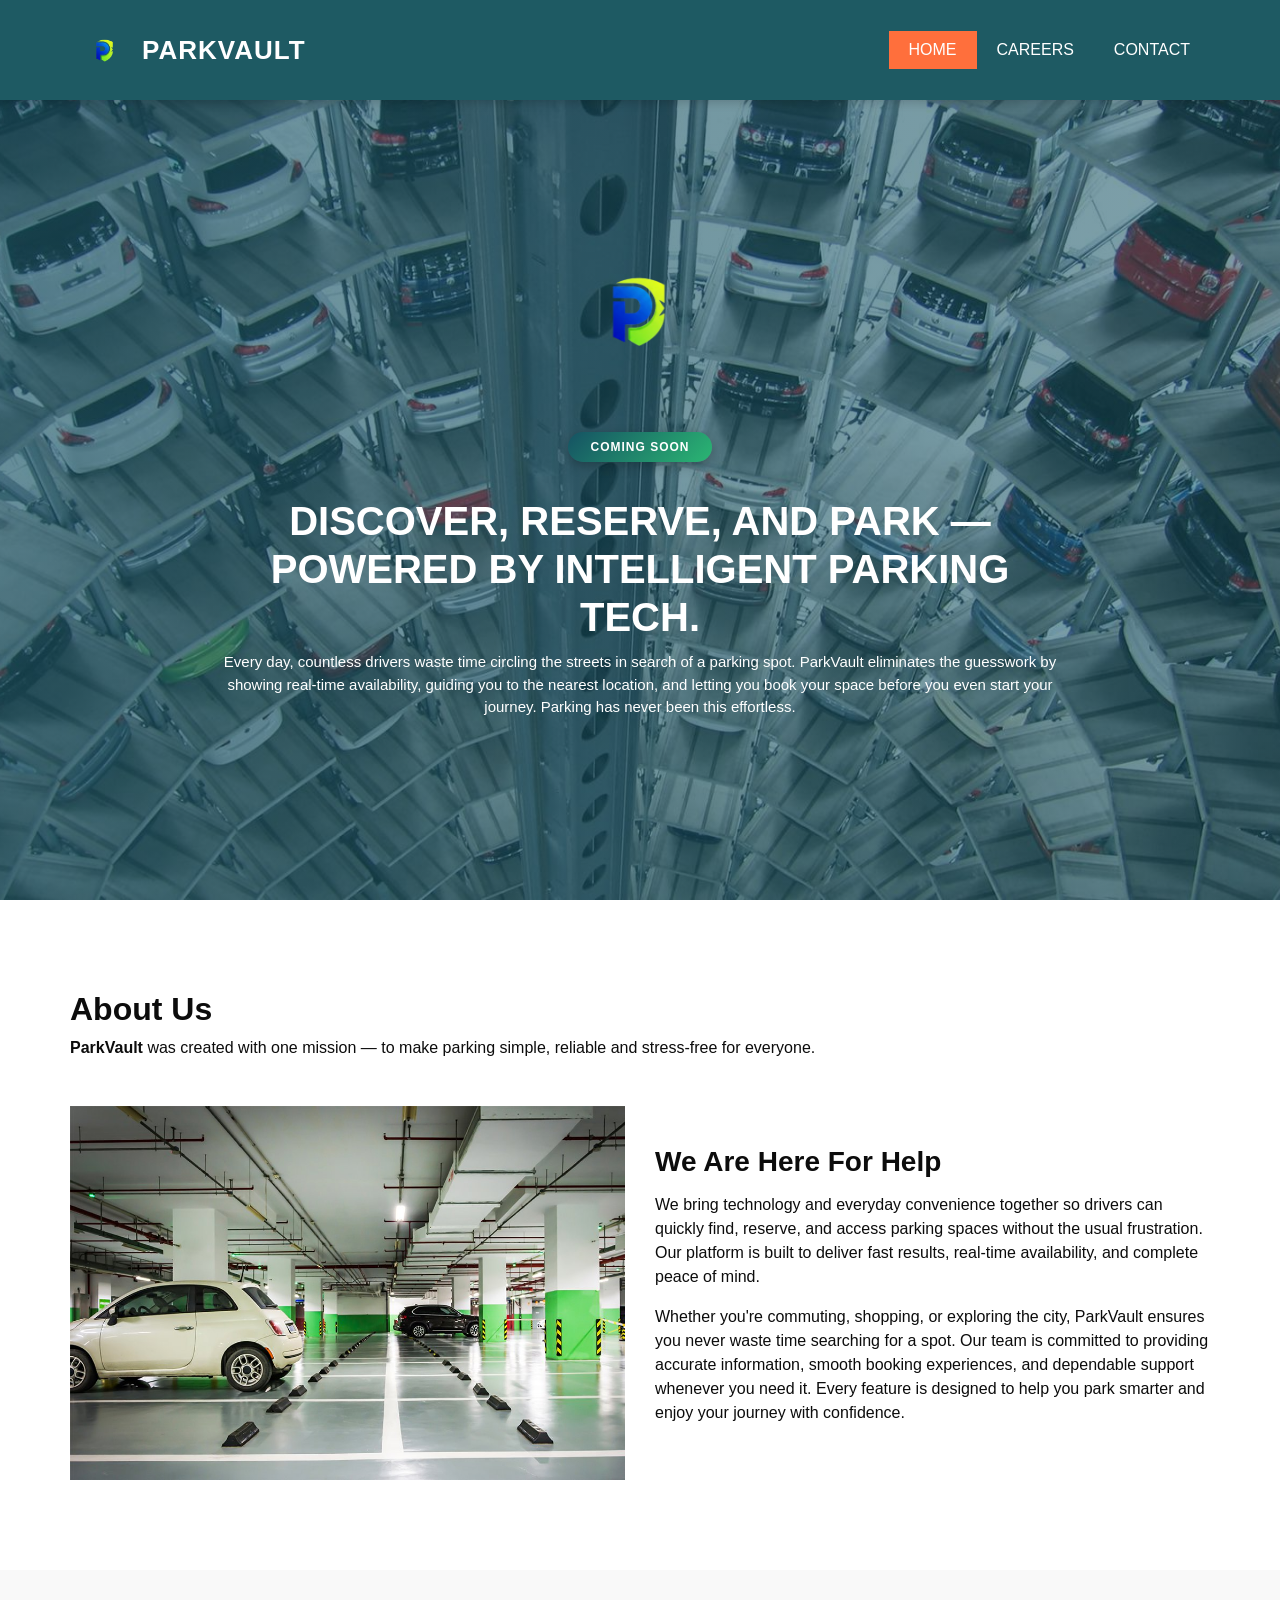
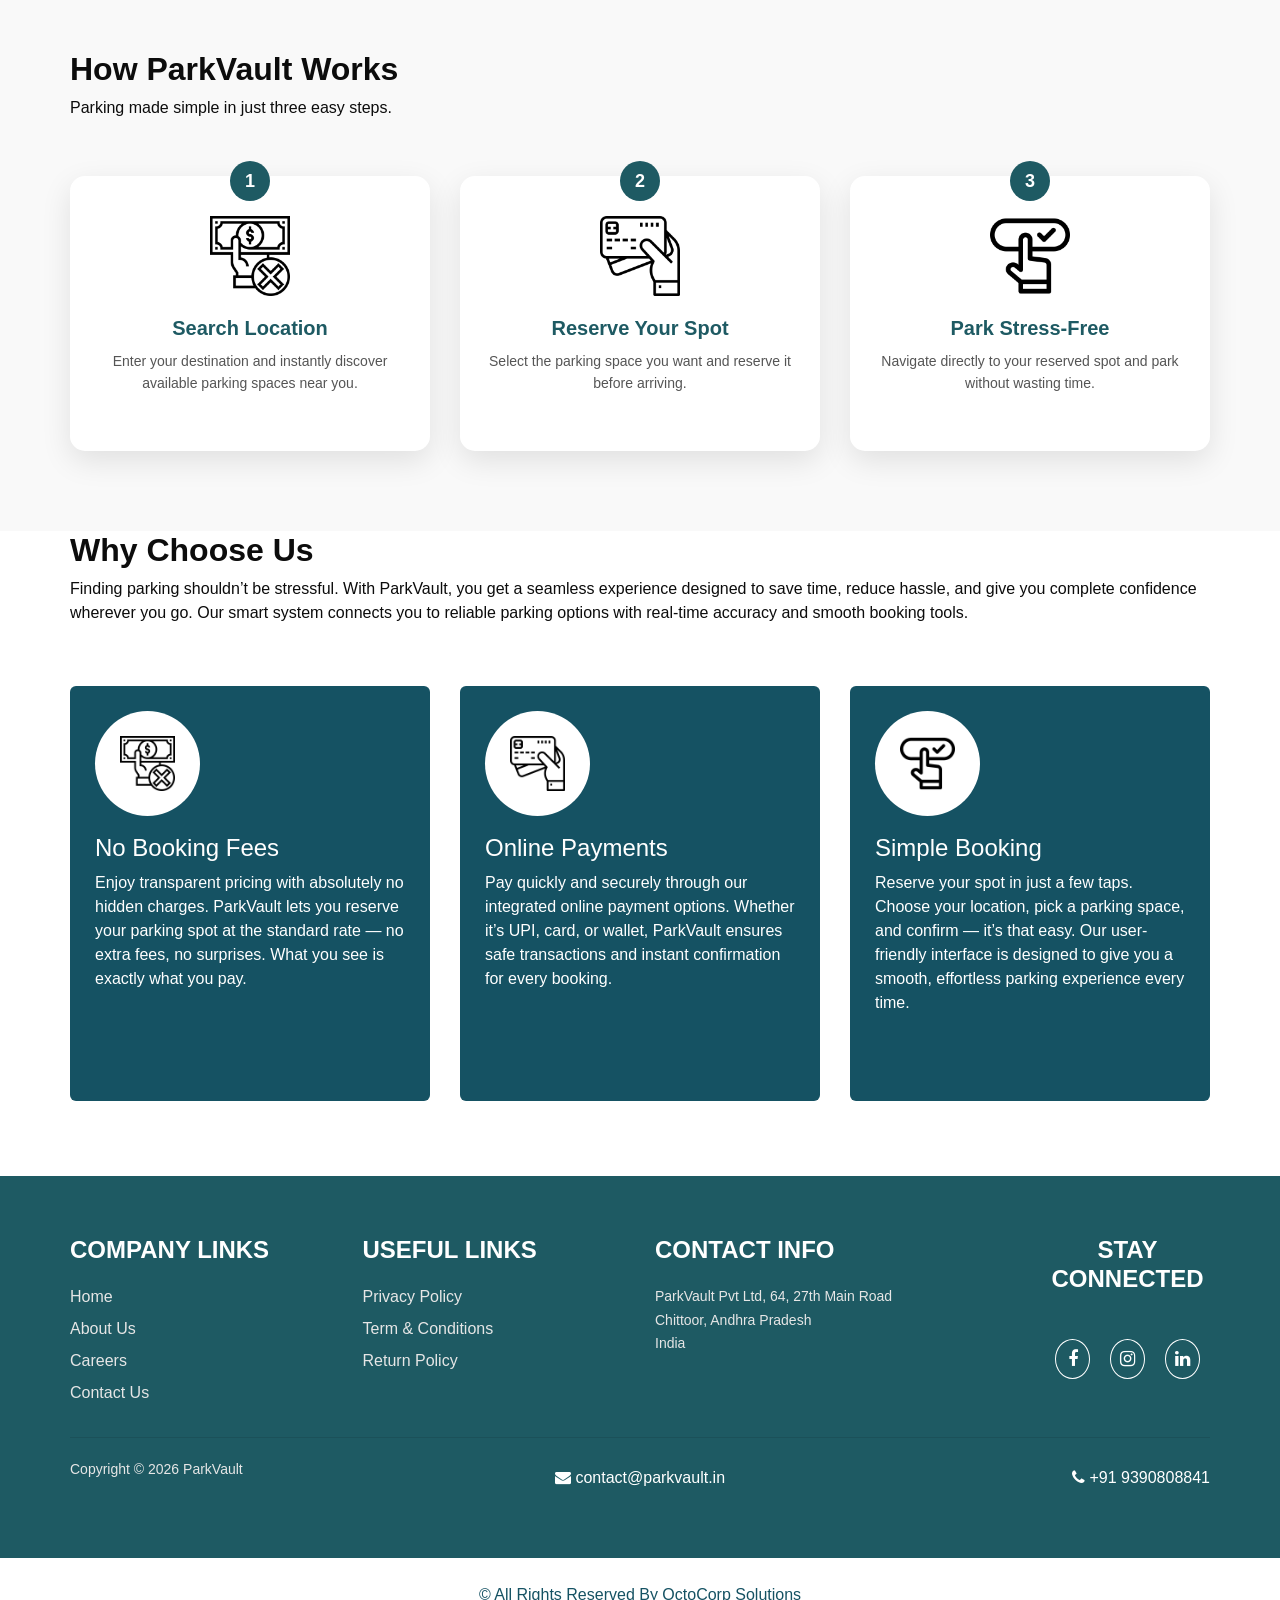
==== index.html @ 333e42c1 "Added How Parkvault Works" ====
<!DOCTYPE html>
<html>

<head>

    <meta charset="utf-8" />
    <meta name="viewport" content="width=device-width, initial-scale=1" />
    <meta name="description" content="ParkVault is a smart parking reservation platform that helps drivers find and book parking spaces easily using real-time availability and secure online booking." />

    <title>ParkVault</title>

    <link rel="shortcut icon" href="images/logo.png">

    <link rel="stylesheet" href="css/bootstrap.css">
    <link rel="stylesheet" href="css/nice-select.min.css">

    <link rel="stylesheet"
        href="https://cdnjs.cloudflare.com/ajax/libs/OwlCarousel2/2.3.4/assets/owl.carousel.min.css" />

    <link rel="stylesheet" href="css/font-awesome.min.css">

    <link rel="stylesheet" href="css/style.css">
    <link rel="stylesheet" href="css/responsive.css">

    <link rel="stylesheet" href="https://unpkg.com/aos@2.3.1/dist/aos.css" />

    <style>
        /* ===== NAVBAR LOGO BIGGER ===== */

        .navbar-logo {
            height: 70px;
            width: auto;
            margin-right: 2px;
            transition: transform .3s ease;
        }

        .navbar-logo:hover {
            transform: scale(1.05);
        }

        .navbar-brand {
            display: flex;
            align-items: center;
        }

        .brand-text {
            color: #ffffff;
            font-size: 26px;
            text-transform: uppercase;
            letter-spacing: 1px;
            font-weight: bold;
        }

        /* ===== STICKY NAVBAR ===== */

        .header_section {
            position: fixed;
            top: 0;
            left: 0;
            width: 100%;
            z-index: 9999;
            background-color: #1e5a63 !important;
            box-shadow: 0 2px 10px rgba(0, 0, 0, 0.2);
        }

        .navbar-nav .nav-link {
            color: #ffffff !important;
        }

        .navbar-nav .nav-link:hover {
            color: #8ed1ff !important;
        }

        .hero_area {
            padding-top: 90px;
        }

        /* HERO LOGO CENTER */

        .hero-logo-center {
            text-align: center;
            margin-bottom: 35px;
        }

        .hero-logo-center img {
            width: 220px;
            max-width: 80%;
            animation: floatLogo 4s ease-in-out infinite;
        }

        @keyframes floatLogo {
            0% {
                transform: translateY(0)
            }

            50% {
                transform: translateY(-10px)
            }

            100% {
                transform: translateY(0)
            }
        }

        /* COMING SOON BADGE */

        .coming-soon-badge {
            margin-top: 12px;
            font-size: 12px;
            padding: 6px 22px;
            color: white;
            background: linear-gradient(135deg, #155263, #2bb673);
            border-radius: 20px;
            display: inline-block;
        }

        /* HERO TEXT */

        .slider_section .detail-box {
            text-align: center;
        }

        /* CARD HOVER */

        .why_section .box {
            transition: all .4s ease;
        }

        .why_section .box:hover {
            transform: translateY(-10px);
            box-shadow: 0 20px 40px rgba(0, 0, 0, 0.2);
        }

        /* IMAGE ZOOM */

        .img-box img {
            transition: transform .5s ease;
        }

        .img-box img:hover {
            transform: scale(1.05);
        }

        /* INFO SECTION */

        .info_section {
            background: #1e5a63;
            color: white;
            padding: 60px 0;
        }

        .info_section h4 {
            font-weight: 600;
            margin-bottom: 20px;
        }

        .info_section p {
            color: #e6e6e6;
            font-size: 14px;
            line-height: 1.7;
        }

        .subscribe_form input {
            width: 100%;
            padding: 10px;
            border: none;
            margin-bottom: 10px;
        }

        .subscribe_form button {
            width: 100%;
            padding: 10px;
            background: #ff6b3d;
            border: none;
            color: #fff;
            font-weight: 500;
        }

        .social_box a {
            display: inline-block;
            width: 40px;
            height: 40px;
            border-radius: 50%;
            border: 1px solid #fff;
            text-align: center;
            line-height: 40px;
            margin-right: 10px;
            color: #fff;
        }

        .contact_link_box a {
            display: block;
            color: #8ed1ff;
            margin-bottom: 8px;
        }

        .footer_col h4 {
            margin-bottom: 20px;
            font-weight: 600;
        }

        .footer_links {
            list-style: none;
            padding: 0;
        }

        .footer_links li {
            margin-bottom: 8px;
        }

        .footer_links a {
            color: #e6e6e6;
            text-decoration: none;
        }

        .footer_links a:hover {
            color: #ffffff;
        }

        .social_box {
            margin-top: 15px;
        }

        .social_box a {
            display: inline-block;
            width: 40px;
            height: 40px;
            border-radius: 50%;
            border: 1px solid #fff;
            text-align: center;
            line-height: 40px;
            margin-right: 10px;
            color: #fff;
        }

        .bottom_bar {
            margin-top: 20px;
            align-items: center;
        }

        .text-right {
            text-align: right;
        }

        .text-center {
            text-align: center;
        }


        /* FOOTER TITLE ANIMATION */

        .footer_title {
            position: relative;
            display: inline-block;
        }

        .footer_title::after {
            content: "";
            position: absolute;
            width: 0%;
            height: 3px;
            background: #ff6b3d;
            left: 0;
            bottom: -6px;
            transition: 0.4s;
        }

        .footer_col:hover .footer_title::after {
            width: 100%;
        }

        /* FOOTER LINKS */

        .footer_links {
            list-style: none;
            padding: 0;
        }

        .footer_links li {
            margin-bottom: 8px;
        }

        .footer_links a {
            color: #e6e6e6;
            text-decoration: none;
            transition: 0.3s;
            display: inline-block;
        }

        .footer_links a:hover {
            transform: translateX(6px);
            color: #ffffff;
        }

        /* SOCIAL ICON ANIMATION */

        .social_box a {
            display: inline-block;
            width: 40px;
            height: 40px;
            border-radius: 50%;
            border: 1px solid #fff;
            text-align: center;
            line-height: 40px;
            /* margin-right: 10px; */
            margin-left: 10px;
            color: #fff;
            transition: 0.4s;
        }

        .social_box a:hover {
            background: #fff;
            color: #1e5a63;
            transform: translateY(-6px) scale(1.15);
            box-shadow: 0 10px 25px rgba(0, 0, 0, 0.3);
        }

        /* CONTACT BOX FADE */

        .contact_box p {
            animation: fadeText 2s ease;
        }

        @keyframes fadeText {
            0% {
                opacity: 0;
                transform: translateY(10px);
            }

            100% {
                opacity: 1;
                transform: translateY(0);
            }
        }

        /* BOTTOM BAR ICON HOVER */

        .contact_item {
            transition: 0.3s;
        }

        .contact_item:hover {
            color: #ff6b3d;
            transform: translateY(-2px);
        }

        /* COLUMN HOVER EFFECT */

        .footer_col {
            transition: 0.3s;
        }

        .footer_col:hover {
            transform: translateY(-5px);
        }


        /* ===== HOW IT WORKS SECTION ===== */

.how_section{
background:#f9f9f9;
padding:80px 0;
}

/* CARD DESIGN */

.how_box{
background:#ffffff;
padding:40px 25px;
border-radius:15px;
box-shadow:0 10px 30px rgba(0,0,0,0.1);
transition:all .4s ease;
position:relative;
margin-top:40px;
}

.how_box:hover{
transform:translateY(-10px);
box-shadow:0 20px 40px rgba(0,0,0,0.15);
}

/* STEP NUMBER BADGE */

.step_number{
position:absolute;
top:-15px;
left:50%;
transform:translateX(-50%);
background:#1e5a63;
color:white;
width:40px;
height:40px;
line-height:40px;
border-radius:50%;
font-weight:bold;
font-size:18px;
}

/* ICON */

.how_box .img-box{
margin-bottom:20px;
}

.how_box .img-box img{
width:80px;
transition:transform .4s ease;
}

/* ICON ANIMATION */

.how_box:hover img{
transform:scale(1.15) rotate(5deg);
}

/* TITLE */

.how_box h4{
font-size:20px;
font-weight:600;
margin-bottom:10px;
color:#1e5a63;
}

/* TEXT */

.how_box p{
font-size:14px;
color:#555;
line-height:1.6;
}

/* RESPONSIVE */

@media(max-width:768px){

.how_box{
margin-bottom:40px;
}

}
    </style>

</head>

<body>

    <div class="hero_area">

        <div class="bg-box">
            <img src="images/slider-bg.jpg" alt="">
        </div>

        <header class="header_section">

            <div class="container">

                <nav class="navbar navbar-expand-lg custom_nav-container">

                    <a class="navbar-brand">

                        <img src="images/logo.png" class="navbar-logo">

                        <span class="brand-text">ParkVault</span>

                    </a>

                    <button class="navbar-toggler" type="button" data-toggle="collapse"
                        data-target="#navbarSupportedContent">

                        <span></span>

                    </button>

                    <div class="collapse navbar-collapse" id="navbarSupportedContent">

                        <ul class="navbar-nav">

                            <li class="nav-item active">
                                <a class="nav-link" href="index.html">Home</a>
                            </li>

                            <!-- <li class="nav-item">
                                <a class="nav-link" href="about.html">About</a>
                            </li>

                            <li class="nav-item">
                                <a class="nav-link" href="why.html">Why Us</a>
                            </li> -->

                            <li class="nav-item">
                                <a class="nav-link" href="careers.html">Careers</a>
                            </li>

                            <li class="nav-item">
                                <a class="nav-link" href="contact.html">Contact</a>
                            </li>

                        </ul>

                    </div>

                </nav>

            </div>

        </header>


        <section class="slider_section">

            <div class="container">

                <div class="detail-box col-md-9 mx-auto px-0">

                    <div class="hero-logo-center" data-aos="zoom-in">

                        <img src="images/logo.png" alt="ParkVault Logo">

                        <div class="coming-soon-badge">Coming Soon</div>

                    </div>

                    <h1 data-aos="fade-up">

                        Discover, reserve, and park — powered by intelligent parking tech.

                    </h1>

                    <p data-aos="fade-up" data-aos-delay="200">

                        Every day, countless drivers waste time circling the streets in search of a parking spot.
                        ParkVault eliminates the guesswork by showing real-time availability, guiding you to the nearest
                        location, and letting you book your space before you even start your journey. Parking has never
                        been this effortless.

                    </p>

                </div>

            </div>

        </section>

    </div>


    <section class="about_section layout_padding">

        <div class="container">

            <div class="heading_container" data-aos="fade-up">

                <h2>About Us</h2>

                <p>

                    <b>ParkVault</b> was created with one mission —
                    to make parking simple, reliable and stress-free for everyone.

                </p>

            </div>

            <div class="row">

                <div class="col-lg-6" data-aos="fade-right">

                    <div class="img-box">
                        <img src="images/about-img.jpg">
                    </div>

                </div>

                <div class="col-lg-6" data-aos="fade-left">

                    <div class="detail-box">

                        <h3>We Are Here For Help</h3>

                        <p>

                            We bring technology and everyday convenience together so drivers can quickly find, reserve,
                            and access parking spaces without the usual frustration. Our platform is built to deliver
                            fast results, real-time availability, and complete peace of mind.
                        </p>

                        <p>

                            Whether you're commuting, shopping, or exploring the city, ParkVault ensures you never waste
                            time searching for a spot. Our team is committed to providing accurate information, smooth
                            booking experiences, and dependable support whenever you need it. Every feature is designed
                            to help you park smarter and enjoy your journey with confidence.
                        </p>

                    </div>

                </div>

            </div>

        </div>

    </section>


    <!-- ===== HOW IT WORKS SECTION ===== -->

<section class="how_section layout_padding">

  <div class="container">

    <div class="heading_container text-center" data-aos="fade-up">
      <h2>How ParkVault Works</h2>
      <p>Parking made simple in just three easy steps.</p>
    </div>

    <div class="row text-center">

      <!-- STEP 1 -->

      <div class="col-md-4" data-aos="zoom-in">
        <div class="how_box">

          <div class="step_number">1</div>

          <div class="img-box">
            <img src="images/w1.png" alt="">
          </div>

          <h4>Search Location</h4>

          <p>
            Enter your destination and instantly discover available parking
            spaces near you.
          </p>

        </div>
      </div>


      <!-- STEP 2 -->

      <div class="col-md-4" data-aos="zoom-in" data-aos-delay="200">
        <div class="how_box">

          <div class="step_number">2</div>

          <div class="img-box">
            <img src="images/w2.png" alt="">
          </div>

          <h4>Reserve Your Spot</h4>

          <p>
            Select the parking space you want and reserve it before arriving.
          </p>

        </div>
      </div>


      <!-- STEP 3 -->

      <div class="col-md-4" data-aos="zoom-in" data-aos-delay="400">
        <div class="how_box">

          <div class="step_number">3</div>

          <div class="img-box">
            <img src="images/w3.png" alt="">
          </div>

          <h4>Park Stress-Free</h4>

          <p>
            Navigate directly to your reserved spot and park without wasting time.
          </p>

        </div>
      </div>

    </div>

  </div>

</section>


    <section class="why_section layout_padding-bottom">

        <div class="container">

            <div class="heading_container" data-aos="fade-up">

                <h2>Why Choose Us</h2>

            </div>

            <div class="heading_container" data-aos="fade-up">
                <p>Finding parking shouldn’t be stressful. With ParkVault, you get a seamless experience designed to
                    save time, reduce hassle, and give you complete confidence wherever you go. Our smart system
                    connects you to reliable parking options with real-time accuracy and smooth booking tools.</p>
            </div>

            <div class="row">

                <div class="col-md-6 col-lg-4">

                    <div class="box" data-aos="zoom-in">

                        <div class="img-box">
                            <img src="images/w1.png">
                        </div>

                        <h4>No Booking Fees</h4>

                        <p>Enjoy transparent pricing with absolutely no hidden charges. ParkVault lets you reserve your
                            parking spot at the standard rate — no extra fees, no surprises. What you see is exactly
                            what you pay.</p>

                    </div>

                </div>

                <div class="col-md-6 col-lg-4">

                    <div class="box" data-aos="zoom-in" data-aos-delay="200">

                        <div class="img-box">
                            <img src="images/w2.png">
                        </div>

                        <h4>Online Payments</h4>

                        <p>Pay quickly and securely through our integrated online payment options. Whether it’s UPI,
                            card, or wallet, ParkVault ensures safe transactions and instant confirmation for every
                            booking.</p>

                    </div>

                </div>

                <div class="col-md-6 col-lg-4">

                    <div class="box" data-aos="zoom-in" data-aos-delay="400">

                        <div class="img-box">
                            <img src="images/w3.png">
                        </div>

                        <h4>Simple Booking</h4>

                        <p>Reserve your spot in just a few taps. Choose your location, pick a parking space, and confirm
                            — it’s that easy. Our user-friendly interface is designed to give you a smooth, effortless
                            parking experience every time.</p>

                    </div>

                </div>

            </div>

        </div>

    </section>


    


    <section class="info_section">

        <div class="container">

            <div class="row footer_row">

                <div class="col-md-3 footer_col" data-aos="fade-up">

                    <h4 class="footer_title">Company Links</h4>

                    <ul class="footer_links">
                        <li><a href="index.html">Home</a></li>
                        <li><a href="about.html">About Us</a></li>
                        <li><a href="careers.html">Careers</a></li>
                        <li><a href="contact.html">Contact Us</a></li>
                    </ul>

                </div>


                <div class="col-md-3 footer_col" data-aos="fade-up" data-aos-delay="150">

                    <h4 class="footer_title">Useful Links</h4>

                    <ul class="footer_links">
                        <li><a href="documents/parkvault-PrivacyPolicy.html" target="_blank">Privacy Policy</a></li>
                        <li><a href="documents/parkvault-Terms.html" target="_blank">Term & Conditions</a></li>
                        <li><a href="documents/parkvault-RefundPolicy.html" target="_blank">Return Policy</a></li>
                    </ul>

                </div>


                <div class="col-md-4 footer_col contact_box" data-aos="fade-up" data-aos-delay="300">

                    <h4 class="footer_title">Contact Info</h4>

                    <p>
                        ParkVault Pvt Ltd, 64, 27th Main Road <br>
                        Chittoor, Andhra Pradesh <br>
                        India
                    </p>

                </div>


                <div class="col-md-2 footer_col text-center" data-aos="fade-up" data-aos-delay="450">

                    <h4 class="footer_title">Stay Connected</h4>

                    <div class="social_box">

                        <a href="https://www.facebook.com/ParkVaultOfficial/"><i class="fa fa-facebook"></i></a>
                        <a href="https://www.instagram.com/parkvaultofficial/"><i class="fa fa-instagram"></i></a>
                        <a href="https://www.linkedin.com/company/parkvault-private-limited/"><i class="fa fa-linkedin"></i></a>

                    </div>

                </div>

            </div>


            <hr>


            <div class="row bottom_bar">

                <div class="col-md-4">
                    <p>Copyright © <span id="displayYear"></span> ParkVault</p>
                </div>

                <div class="col-md-4 text-center contact_item">
                    <i class="fa fa-envelope"></i> contact@parkvault.in
                </div>

                <div class="col-md-4 text-right contact_item">
                    <i class="fa fa-phone"></i> +91 9390808841
                </div>

            </div>

        </div>

    </section>


    <footer class="footer_section">

        <div class="container">

            <p>

                © <span id="displayYear"></span> All Rights Reserved By OctoCorp Solutions

            </p>

        </div>

    </footer>


    <script src="js/jquery-3.4.1.min.js"></script>
    <script src="js/bootstrap.js"></script>
    <script src="js/custom.js"></script>
    <script src="https://unpkg.com/aos@2.3.1/dist/aos.js"></script>

    <script>

        AOS.init({
            duration: 1500,
            once: true
        });

        document.getElementById("displayYear").innerHTML = new Date().getFullYear();

    </script>

</body>

</html>
---- css/style.css ----
body {
  font-family: "Roboto", sans-serif;
  color: #0c0c0c;
  background-color: #ffffff;
  overflow-x: hidden;
}

.layout_padding {
  padding: 90px 0;
}

.layout_padding2 {
  padding: 75px 0;
}

.layout_padding2-top {
  padding-top: 75px;
}

.layout_padding2-bottom {
  padding-bottom: 75px;
}

.layout_padding-top {
  padding-top: 90px;
}

.layout_padding-bottom {
  padding-bottom: 90px;
}

.heading_container {
  display: -webkit-box;
  display: -ms-flexbox;
  display: flex;
  -webkit-box-orient: vertical;
  -webkit-box-direction: normal;
      -ms-flex-direction: column;
          flex-direction: column;
  -webkit-box-align: start;
      -ms-flex-align: start;
          align-items: flex-start;
}

.heading_container h2 {
  position: relative;
  font-weight: bold;
}

.heading_container.heading_center {
  -webkit-box-align: center;
      -ms-flex-align: center;
          align-items: center;
  text-align: center;
}

a,
a:hover,
a:focus {
  text-decoration: none;
}

a:hover,
a:focus {
  color: initial;
}

.btn,
.btn:focus {
  outline: none !important;
  -webkit-box-shadow: none;
          box-shadow: none;
}

/*header section*/
.hero_area {
  position: relative;
  min-height: 100vh;
  display: -webkit-box;
  display: -ms-flexbox;
  display: flex;
  -webkit-box-orient: vertical;
  -webkit-box-direction: normal;
      -ms-flex-direction: column;
          flex-direction: column;
}

.bg-box {
  position: absolute;
  top: 0;
  left: 0;
  width: 100%;
  height: 100%;
  overflow: hidden;
  z-index: -1;
}

.bg-box img {
  width: 100%;
  height: 100%;
  -o-object-fit: cover;
     object-fit: cover;
}

.bg-box::before {
  content: "";
  position: absolute;
  top: 0;
  left: 0;
  width: 100%;
  height: 100%;
  background: -webkit-gradient(linear, left top, right top, from(rgba(21, 82, 99, 0.65)), to(rgba(21, 82, 99, 0.55)));
  background: linear-gradient(to right, rgba(21, 82, 99, 0.65), rgba(21, 82, 99, 0.55));
}

.sub_page .hero_area {
  min-height: auto;
}

.sub_page .header_section {
  margin-top: 0;
  -webkit-box-shadow: 0 0 5px 0 rgba(0, 0, 0, 0.15);
          box-shadow: 0 0 5px 0 rgba(0, 0, 0, 0.15);
}

.header_section {
  padding: 10px 0;
}

.header_section .container-fluid {
  padding-right: 25px;
  padding-left: 25px;
}

/* Navbar logo styling */
.navbar-logo {
  height: 40px;        /* perfect size */
  width: auto;
  margin-right: 10px; /* space between logo & text */
}

.brand-text {
  color: #ffffff;
  font-size: 24px;
  text-transform: uppercase;
  letter-spacing: 1px;
  font-weight: bold;
}

.custom_nav-container {
  padding: 0;
}

.custom_nav-container .navbar-nav {
  margin-left: auto;
}

.custom_nav-container .navbar-nav .nav-item .nav-link {
  padding: 7px 20px;
  color: #ffffff;
  text-align: center;
  text-transform: uppercase;
}

.custom_nav-container .navbar-nav .nav-item.active .nav-link {
  background-color: #ff6f3c;
}

.custom_nav-container .nav_search-btn {
  width: 35px;
  height: 35px;
  padding: 0;
  border: none;
  color: #ffffff;
}

.custom_nav-container .nav_search-btn:hover {
  color: #ff6f3c;
}

.custom_nav-container .navbar-toggler {
  outline: none;
}

.custom_nav-container .navbar-toggler {
  padding: 0;
  width: 37px;
  height: 42px;
  -webkit-transition: all 0.3s;
  transition: all 0.3s;
}

.custom_nav-container .navbar-toggler span {
  display: block;
  width: 35px;
  height: 4px;
  background-color: #ffffff;
  margin: 7px 0;
  -webkit-transition: all 0.3s;
  transition: all 0.3s;
  position: relative;
  border-radius: 5px;
  transition: all 0.3s;
}

.custom_nav-container .navbar-toggler span::before, .custom_nav-container .navbar-toggler span::after {
  content: "";
  position: absolute;
  left: 0;
  height: 100%;
  width: 100%;
  background-color: #ffffff;
  top: -10px;
  border-radius: 5px;
  -webkit-transition: all 0.3s;
  transition: all 0.3s;
}

.custom_nav-container .navbar-toggler span::after {
  top: 10px;
}

.custom_nav-container .navbar-toggler[aria-expanded="true"] {
  -webkit-transform: rotate(360deg);
          transform: rotate(360deg);
}

.custom_nav-container .navbar-toggler[aria-expanded="true"] span {
  -webkit-transform: rotate(45deg);
          transform: rotate(45deg);
}

.custom_nav-container .navbar-toggler[aria-expanded="true"] span::before, .custom_nav-container .navbar-toggler[aria-expanded="true"] span::after {
  -webkit-transform: rotate(90deg);
          transform: rotate(90deg);
  top: 0;
}

.custom_nav-container .navbar-toggler[aria-expanded="true"] .s-1 {
  -webkit-transform: rotate(45deg);
          transform: rotate(45deg);
  margin: 0;
  margin-bottom: -4px;
}

.custom_nav-container .navbar-toggler[aria-expanded="true"] .s-2 {
  display: none;
}

.custom_nav-container .navbar-toggler[aria-expanded="true"] .s-3 {
  -webkit-transform: rotate(-45deg);
          transform: rotate(-45deg);
  margin: 0;
  margin-top: -4px;
}

.custom_nav-container .navbar-toggler[aria-expanded="false"] .s-1,
.custom_nav-container .navbar-toggler[aria-expanded="false"] .s-2,
.custom_nav-container .navbar-toggler[aria-expanded="false"] .s-3 {
  -webkit-transform: none;
          transform: none;
}

.quote_btn-container {
  display: -webkit-box;
  display: -ms-flexbox;
  display: flex;
  -webkit-box-align: center;
      -ms-flex-align: center;
          align-items: center;
}

.quote_btn-container a {
  color: #000000;
  text-transform: uppercase;
}

.quote_btn-container a span {
  margin-left: 5px;
}

.quote_btn-container a:hover {
  color: #155263;
}

.quote_btn-container .quote_btn {
  display: inline-block;
  padding: 5px 25px;
  background-color: #ff6f3c;
  color: #ffffff;
  border-radius: 5px;
  -webkit-transition: all 0.3s;
  transition: all 0.3s;
  border: none;
}

.quote_btn-container .quote_btn:hover {
  background-color: #ef3e00;
}

/*end header section*/
/* slider section */
.slider_section {
  -webkit-box-flex: 1;
      -ms-flex: 1;
          flex: 1;
  display: -webkit-box;
  display: -ms-flexbox;
  display: flex;
  -webkit-box-align: center;
      -ms-flex-align: center;
          align-items: center;
  padding: 90px 0 145px 0;
  position: relative;
}

.slider_section .row {
  -webkit-box-align: center;
      -ms-flex-align: center;
          align-items: center;
}

.slider_section .find_form_container {
  /* nice select */
  /* end nice select */
}

.slider_section .find_form_container .form-group {
  margin: 15px;
  position: relative;
  -webkit-box-shadow: 0 0 2px 0 rgba(0, 0, 0, 0.1);
          box-shadow: 0 0 2px 0 rgba(0, 0, 0, 0.1);
}

.slider_section .find_form_container .input-group-text {
  width: 50px;
  display: -webkit-box;
  display: -ms-flexbox;
  display: flex;
  -webkit-box-pack: center;
      -ms-flex-pack: center;
          justify-content: center;
  -webkit-box-align: center;
      -ms-flex-align: center;
          align-items: center;
  background-color: #f7f8f3;
  border: none;
}

.slider_section .find_form_container label {
  color: #fff;
}

.slider_section .find_form_container .form-control {
  height: 50px;
  outline: none;
  border: none;
  position: relative;
  -webkit-box-shadow: none;
          box-shadow: none;
  background-color: #f7f8f3;
}

.slider_section .find_form_container .form-control::-webkit-input-placeholder {
  font-size: 14px;
}

.slider_section .find_form_container .form-control:-ms-input-placeholder {
  font-size: 14px;
}

.slider_section .find_form_container .form-control::-ms-input-placeholder {
  font-size: 14px;
}

.slider_section .find_form_container .form-control::placeholder {
  font-size: 14px;
}

.slider_section .find_form_container .form-control.nice-select {
  line-height: 39px;
}

.slider_section .find_form_container .nice-select ul {
  width: 100%;
  padding: 0;
}

.slider_section .find_form_container .nice-select::after {
  right: 15px;
  border: none;
  border-top: 5px solid #ccc;
  border-right: 5px solid transparent;
  border-bottom: 0;
  border-left: 5px solid transparent;
  -webkit-transform: rotate(0deg);
          transform: rotate(0deg);
}

.slider_section .find_form_container .nice-select.open::after {
  -webkit-transform: rotate(-180deg);
          transform: rotate(-180deg);
}

.slider_section .find_form_container .btn-box {
  display: -webkit-box;
  display: -ms-flexbox;
  display: flex;
  -webkit-box-pack: center;
      -ms-flex-pack: center;
          justify-content: center;
  margin-top: 25px;
}

.slider_section .find_form_container .btn-box button {
  display: inline-block;
  padding: 12px 50px;
  background-color: #ff6f3c;
  color: #ffffff;
  border-radius: 45x;
  -webkit-transition: all 0.3s;
  transition: all 0.3s;
  border: none;
}

.slider_section .find_form_container .btn-box button:hover {
  background-color: #ef3e00;
}

.slider_section #customCarousel1 {
  width: 100%;
  position: unset;
}

.slider_section .detail-box {
  color: #155263;
  text-align: center;
}

.slider_section .detail-box h1 {
  font-weight: bold;
  text-transform: uppercase;
  margin-bottom: 10px;
  color: #ffffff;
}

.slider_section .detail-box p {
  color: #ffffff;
  font-size: 15px;
  font-weight: 300;
}

.slider_section .detail-box .btn-box {
  display: -webkit-box;
  display: -ms-flexbox;
  display: flex;
  margin: 0 -5px;
  margin-top: 30px;
}

.slider_section .detail-box .btn-box a {
  margin: 5px;
  text-align: center;
  width: 165px;
}

.slider_section .detail-box .btn-box .btn1 {
  display: inline-block;
  padding: 10px 15px;
  background-color: #ffffff;
  color: #000000;
  border-radius: 0;
  -webkit-transition: all 0.3s;
  transition: all 0.3s;
  border: none;
}

.slider_section .detail-box .btn-box .btn1:hover {
  background-color: #d9d9d9;
}

.slider_section .detail-box .btn-box .btn2 {
  display: inline-block;
  padding: 10px 15px;
  background-color: #ff6f3c;
  color: #ffffff;
  border-radius: 0;
  -webkit-transition: all 0.3s;
  transition: all 0.3s;
  border: none;
}

.slider_section .detail-box .btn-box .btn2:hover {
  background-color: #ef3e00;
}

.slider_section .img-box img {
  width: 100%;
}

.slider_section .carousel-indicators {
  position: unset;
  margin: 0;
  -webkit-box-pack: center;
      -ms-flex-pack: center;
          justify-content: center;
  -webkit-box-align: center;
      -ms-flex-align: center;
          align-items: center;
  margin-top: 45px;
}

.slider_section .carousel-indicators li {
  background-color: #ffffff;
  width: 12px;
  height: 12px;
  border-radius: 100%;
  opacity: 1;
  border: 1px solid #ffffff;
  text-indent: unset;
  background-clip: unset;
  -webkit-transition: all 0.2s;
  transition: all 0.2s;
}

.slider_section .carousel-indicators li.active {
  width: 20px;
  height: 20px;
  background-color: transparent;
}

.about_section .heading_container {
  margin-bottom: 30px;
}

.about_section .row {
  -webkit-box-align: center;
      -ms-flex-align: center;
          align-items: center;
}

.about_section .img-box img {
  max-width: 100%;
}

.about_section .detail-box h3 {
  font-weight: bold;
}

.about_section .detail-box p {
  margin-top: 15px;
}

.about_section .detail-box a {
  display: inline-block;
  padding: 10px 45px;
  background-color: #ff6f3c;
  color: #ffffff;
  border-radius: 0px;
  -webkit-transition: all 0.3s;
  transition: all 0.3s;
  border: none;
  margin-top: 15px;
}

.about_section .detail-box a:hover {
  background-color: #ef3e00;
}

/* Make each bootstrap column a flex container so .box can stretch */
.why_section .row > [class*="col-"] {
  display: flex;
  align-items: stretch; /* ensure columns stretch to same height */
  margin-bottom: 30px;  /* spacing on smaller screens when stacked */
}

/* .box already uses flex-direction: column; keep it full-height */
.why_section .box {
  /* keep existing rules you have, but add height: 100% to ensure stretching */
  display: flex;
  flex-direction: column;
  flex: 1;
  height: 100%;
  margin-top: 45px; /* you can keep or reduce this if you want smaller gap */
  background: #155263;
  color: #ffffff;
  padding: 25px;
  border-radius: 6px; /* optional for softer edges */
}

/* Ensure the icon and content spacing looks consistent */
.why_section .box .img-box {
  width: 105px;
  height: 105px;
  display: flex;
  justify-content: center;
  align-items: center;
  background-color: #ffffff;
  border-radius: 50%;
  transition: transform 0.3s ease;
  margin-bottom: 18px; /* consistent gap before title */
  flex-shrink: 0;
}

/* Make icon size responsive a bit */
.why_section .box .img-box img {
  width: 55px;
  height: auto;
  display: block;
}

/* Push paragraph to take remaining vertical space so footers align */
.why_section .box .detail-box {
  margin-top: 10px;
  display: flex;
  flex-direction: column;
  justify-content: flex-start;
}

/* If you want the description to push any footer (like button) to bottom: */
.why_section .box .detail-box p {
  margin-bottom: 0;
  line-height: 1.5;
  color: rgba(255,255,255,0.95);
}

/* Hover scale on icon preserved */
.why_section .box.active .img-box,
.why_section .box:hover .img-box {
  transform: scale(1.2);
}

/* Optional: slightly reduce margin-top on smaller screens */
@media (max-width: 767px) {
  .why_section .box {
    margin-top: 30px;
  }
  .why_section .row > [class*="col-"] {
    display: block; /* stacked columns don't need flex */
  }
}

.pricing_section {
  position: relative;
}

.pricing_section .heading_container {
  color: #ffffff;
}

.pricing_section .box {
  background: #ffffff;
  text-align: center;
  padding: 25px;
  border-radius: 15px;
  margin-top: 75px;
  position: relative;
  overflow: hidden;
}

.pricing_section .box * {
  position: relative;
  z-index: 1;
}

.pricing_section .box::before {
  content: "";
  position: absolute;
  top: -100px;
  left: 50%;
  width: 400px;
  height: 400px;
  background: #ff6f3c;
  border-radius: 100%;
  -webkit-transform: translate(-50%, -50%);
          transform: translate(-50%, -50%);
}

.pricing_section .box .price {
  font-size: 2rem;
  font-weight: bold;
  color: #ffffff;
  margin-bottom: 65px;
}

.pricing_section .box a {
  color: #155263;
}

.pricing_section .box.box-center {
  margin-top: 45px;
}

.client_section .heading_container {
  margin-bottom: 25px;
}

.client_section .box {
  display: -webkit-box;
  display: -ms-flexbox;
  display: flex;
  -webkit-box-orient: vertical;
  -webkit-box-direction: normal;
      -ms-flex-direction: column;
          flex-direction: column;
  margin: 15px;
}

.client_section .box .detail-box {
  margin-bottom: 15px;
  position: relative;
}

.client_section .box .detail-box p {
  position: relative;
  z-index: 1;
}

.client_section .box .detail-box::before, .client_section .box .detail-box::after {
  font-family: FontAwesome;
  display: inline-block;
  padding-right: 6px;
  vertical-align: middle;
  position: absolute;
  font-size: 68px;
  color: #e0e0e0;
}

.client_section .box .detail-box::before {
  content: "\f10d";
  top: -25px;
  left: -10px;
}

.client_section .box .detail-box::after {
  content: "\f10e";
  bottom: -25px;
  right: 0;
}

.client_section .box .client_id {
  display: -webkit-box;
  display: -ms-flexbox;
  display: flex;
  -webkit-box-align: center;
      -ms-flex-align: center;
          align-items: center;
}

.client_section .box .client_id .img-box {
  position: relative;
  width: 100px;
  height: 100px;
}

.client_section .box .client_id .img-box img {
  width: 100%;
  border-radius: 100%;
  border: 5px solid #155263;
}

.client_section .box .client_id .name {
  margin-left: 15px;
}

.client_section .box .client_id .name h6 {
  color: #23242a;
  font-size: 18px;
  margin-bottom: 0;
}

.client_section .box .client_id .name p {
  margin-bottom: 0;
}

.client_section .owl-carousel .owl-nav {
  display: -webkit-box;
  display: -ms-flexbox;
  display: flex;
  margin-top: 45px;
  padding: 0 15px;
}

.client_section .owl-carousel .owl-nav .owl-prev,
.client_section .owl-carousel .owl-nav .owl-next {
  width: 45px;
  height: 45px;
  background-color: #ff6f3c;
  color: #ffffff;
  outline: none;
  bottom: 0px;
  font-size: 24px;
  margin-right: 10px;
}

.info_section {
  background-color: #155263;
  color: #ffffff;
  padding-top: 60px;
  padding-bottom: 25px;
}

.info_section .info_col {
  margin-bottom: 35px;
}


.info_section h4 {
  text-transform: uppercase;
  position: relative;
  margin-bottom: 20px;
  color: #ffffff;
  font-weight: 600;
}

.info_section .social_box {
  width: 100%;
  display: -webkit-box;
  display: -ms-flexbox;
  display: flex;
  margin-top: 25px;
}

.info_section .social_box a {
  display: -webkit-box;
  display: -ms-flexbox;
  display: flex;
  -webkit-box-pack: center;
      -ms-flex-pack: center;
          justify-content: center;
  -webkit-box-align: center;
      -ms-flex-align: center;
          align-items: center;
  border-radius: 100%;
  width: 40px;
  height: 40px;
  border: 1px solid #ffffff;
  color: #ffffff;
  font-size: 18px;
  margin-right: 10px;
}

.info_section .social_box a:hover {
  color: #ff6f3c;
  border-color: #ff6f3c;
}

.info_section .info_form input {
  width: 100%;
  border: none;
  height: 45px;
  margin-bottom: 10px;
  padding-left: 25px;
  background-color: #eaeaea;
  outline: none;
  color: #101010;
}

.info_section .info_form button {
  width: 100%;
  display: inline-block;
  padding: 10px 45px;
  background-color: #ff6f3c;
  color: #ffffff;
  border-radius: 0px;
  -webkit-transition: all 0.3s;
  transition: all 0.3s;
  border: none;
}

.info_section .info_form button:hover {
  background-color: #ef3e00;
}

/* footer section*/
.footer_section {
  position: relative;
  background-color: #ffffff;
  text-align: center;
}

.footer_section p {
  color: #155263;
  padding: 25px 0;
  margin: 0;
}

.footer_section p a {
  color: inherit;
}
/*# sourceMappingURL=style.css.map */





/* ===== Hero Logo Enhancements ===== */

.hero-logo {
  text-align: center;
  margin-bottom: 55px;
}


/* Logo with brand glow + animation */
.hero-logo img {
  width: 320px;          /* VERY BIG on desktop */
  max-width: 85%;
  height: auto;

  /* Strong brand glow */
  filter: 
    drop-shadow(0 0 25px rgba(21, 82, 99, 0.7))
    drop-shadow(0 0 55px rgba(0, 200, 150, 0.55));

  animation: logoFadeIn 1.3s ease-out forwards;
  opacity: 0;
}



/* Coming Soon badge */
.coming-soon-badge {
  margin-top: 20px;
  font-size: 14px;
  padding: 8px 26px;



  font-size: 12px;
  font-weight: 600;
  letter-spacing: 1px;
  text-transform: uppercase;

  color: #ffffff;
  background: linear-gradient(135deg, #155263, #2bb673);
  border-radius: 20px;

  box-shadow: 0 4px 12px rgba(0,0,0,0.25);
  animation: badgeFadeIn 1.5s ease-out forwards;
  opacity: 0;
}

/* Logo animation */
@keyframes logoFadeIn {
  0% {
    opacity: 0;
    transform: translateY(-10px) scale(0.95);
  }
  100% {
    opacity: 1;
    transform: translateY(0) scale(1);
  }
}

/* Badge animation */
@keyframes badgeFadeIn {
  0% {
    opacity: 0;
    transform: translateY(6px);
  }
  100% {
    opacity: 1;
    transform: translateY(0);
  }
}







/* ===== Careers Page Styling ===== */

.career-hero {
  text-align: center;
  padding: 80px 20px 50px;
  background: linear-gradient(
    rgba(21,82,99,0.85),
    rgba(21,82,99,0.85)
  ),
  url("../images/slider-bg.jpg") center/cover no-repeat;
  color: #ffffff;
}

.career-hero h1 {
  font-size: 42px;
  font-weight: 700;
  margin-bottom: 10px;
}

.career-hero p {
  font-size: 16px;
  opacity: 0.9;
}

/* Form section */
.career-form-section {
  padding: 70px 20px;
  background-color: #f7f9fb;
}

.career-form-container {
  max-width: 900px;
  margin: auto;
  background: #ffffff;
  padding: 40px;
  border-radius: 10px;
  box-shadow: 0 15px 40px rgba(0,0,0,0.08);
}

/* Fieldsets */
.career-form-container fieldset {
  border: none;
  margin-bottom: 35px;
}

.career-form-container legend {
  font-size: 18px;
  font-weight: 600;
  color: #155263;
  margin-bottom: 20px;
}

/* Inputs */
.career-form-container input[type="text"],
.career-form-container input[type="email"],
.career-form-container input[type="tel"],
.career-form-container input[type="date"],
.career-form-container input[type="file"] {
  width: 100%;
  padding: 12px 14px;
  border-radius: 6px;
  border: 1px solid #ccc;
  margin-top: 6px;
}

.career-form-container label {
  font-size: 14px;
  font-weight: 500;
  margin-bottom: 10px;
  display: block;
}

/* Two column layout */
.two-cols {
  display: grid;
  grid-template-columns: repeat(2, 1fr);
  gap: 20px;
}

/* Submit button */
.career-form-container input[type="submit"] {
  background: linear-gradient(135deg, #155263, #2bb673);
  color: #ffffff;
  border: none;
  padding: 14px 40px;
  font-size: 15px;
  font-weight: 600;
  border-radius: 30px;
  cursor: pointer;
  transition: transform 0.2s ease, box-shadow 0.2s ease;
}

.career-form-container input[type="submit"]:hover {
  transform: translateY(-2px);
  box-shadow: 0 8px 20px rgba(0,0,0,0.25);
}

/* Mobile */
@media (max-width: 768px) {
  .two-cols {
    grid-template-columns: 1fr;
  }

  .career-hero h1 {
    font-size: 32px;
  }
}


/* ===== Contact Page Styling ===== */

.contact-hero {
  text-align: center;
  padding: 80px 20px 50px;
  background: linear-gradient(
    rgba(21,82,99,0.85),
    rgba(21,82,99,0.85)
  ),
  url("../images/slider-bg.jpg") center/cover no-repeat;
  color: #ffffff;
}

.contact-hero h1 {
  font-size: 42px;
  font-weight: 700;
  margin-bottom: 10px;
}

.contact-hero p {
  font-size: 16px;
  opacity: 0.9;
}

/* Main section */
.contact-section {
  padding: 70px 20px;
  background-color: #f7f9fb;
}

.contact-container {
  max-width: 1100px;
  margin: auto;
  display: grid;
  grid-template-columns: 1.2fr 1fr;
  gap: 30px;
}

/* Map */
.contact-map iframe {
  width: 100%;
  height: 100%;
  min-height: 420px;
  border-radius: 10px;
}

/* Form card */
.contact-form {
  background: #ffffff;
  padding: 35px;
  border-radius: 10px;
  box-shadow: 0 15px 40px rgba(0,0,0,0.08);
}

/* Inputs */
.contact-form input,
.contact-form textarea {
  width: 100%;
  padding: 12px 14px;
  border-radius: 6px;
  border: 1px solid #ccc;
  margin-bottom: 15px;
  font-size: 14px;
}

.contact-form textarea {
  resize: none;
  height: 120px;
}

/* Button */
.contact-form-btn {
  background: linear-gradient(135deg, #155263, #2bb673);
  color: #ffffff;
  border: none;
  padding: 14px;
  font-size: 15px;
  font-weight: 600;
  border-radius: 30px;
  cursor: pointer;
  transition: transform 0.2s ease, box-shadow 0.2s ease;
}

.contact-form-btn:hover {
  transform: translateY(-2px);
  box-shadow: 0 8px 20px rgba(0,0,0,0.25);
}

/* Mobile */
@media (max-width: 768px) {
  .contact-container {
    grid-template-columns: 1fr;
  }

  .contact-hero h1 {
    font-size: 32px;
  }

  .contact-map iframe {
    min-height: 300px;
  }
}









/* HERO FLOAT ANIMATION */

.hero-logo img{
animation: floatLogo 4s ease-in-out infinite;
}

@keyframes floatLogo{
0%{transform:translateY(0);}
50%{transform:translateY(-12px);}
100%{transform:translateY(0);}
}


/* CARD HOVER */

.why_section .box{
transition: all .4s ease;
}

.why_section .box:hover{
transform: translateY(-10px);
box-shadow:0 20px 40px rgba(0,0,0,0.25);
}


/* IMAGE ZOOM */

.img-box img{
transition: transform .5s ease;
}

.img-box img:hover{
transform: scale(1.05);
}



/* HERO LOGO CENTER */

.hero-logo-center{
text-align:center;
margin-bottom:40px;
}

/* MAKE LOGO BIGGER */

.hero-logo-center img{
width:300px;   /* increased from 220px */
max-width:90%;
display:block;
margin:0 auto;
animation:floatLogo 4s ease-in-out infinite;
}

/* FLOAT ANIMATION */

@keyframes floatLogo{
0%{transform:translateY(0)}
50%{transform:translateY(-10px)}
100%{transform:translateY(0)}
}

/* COMING SOON BUTTON UNDER LOGO */

.coming-soon-badge{
margin-top:15px;
font-size:13px;
padding:8px 24px;
color:white;
background:linear-gradient(135deg,#155263,#2bb673);
border-radius:25px;
display:inline-block;
letter-spacing:1px;
}

/* HERO TEXT CENTER */

.slider_section .detail-box{
text-align:center;
}

/* CARD HOVER */

.why_section .box{
transition:all .4s ease;
}

.why_section .box:hover{
transform:translateY(-10px);
box-shadow:0 20px 40px rgba(0,0,0,0.2);
}

/* IMAGE ZOOM */

.img-box img{
transition:transform .5s ease;
}

.img-box img:hover{
transform:scale(1.05);
}

/* MOBILE RESPONSIVE */

@media(max-width:768px){

.hero-logo-center img{
width:200px;
}

}
---- css/responsive.css ----
@media (max-width: 1300px) {}

@media (max-width: 1120px) {}

@media (max-width: 992px) {
  .hero_area {
    min-height: auto;
  }

  .custom_nav-container .form-inline {
    justify-content: center;
  }

  .custom_nav-container .navbar-nav .nav-item .nav-link {
    padding: 5px 15px;
  }

  .custom_nav-container .navbar-nav {
    padding-top: 15px;
    align-items: center;
    text-align: center;
  }

  .custom_nav-container .navbar-nav .nav-item .nav-link {
    padding: 5px 25px;
    margin: 5px 0;
  }

  .about_section .detail-box {
    margin-top: 45px;
  }

  .pricing_section .box {
    margin-top: 45px;
  }
}

@media (max-width: 768px) {
  .info_section .contact_nav {
    flex-direction: column;
    align-items: flex-start;
    padding-top: 0;
  }

  .info_section .contact_nav a:not(:nth-last-child(1)) {
    margin-bottom: 25px;
  }

  .info_section .contact_nav a {
    align-items: flex-start;
    text-align: left;
  }

  .info_section .info_top {
    padding: 0;
  }

  .info_section .info_top .row>div {
    margin-bottom: 35px;
  }
}

@media (max-width: 576px) {}

@media (max-width: 480px) {
  .slider_section .detail-box h1 {
    font-size: 2rem;
  }

}

@media (max-width: 420px) {}

@media (max-width: 376px) {}

@media (min-width: 1200px) {
  .container {
    max-width: 1170px;
  }

}



  .coming-soon-badge {
    font-size: 11px;
    padding: 5px 14px;
  }


@media (max-width: 1200px) {
  .hero-logo img {
    width: 280px;
  }
}

@media (max-width: 991px) {
  .hero-logo img {
    width: 220px;
  }
}

@media (max-width: 767px) {
  .hero-logo img {
    width: 170px;
  }
}
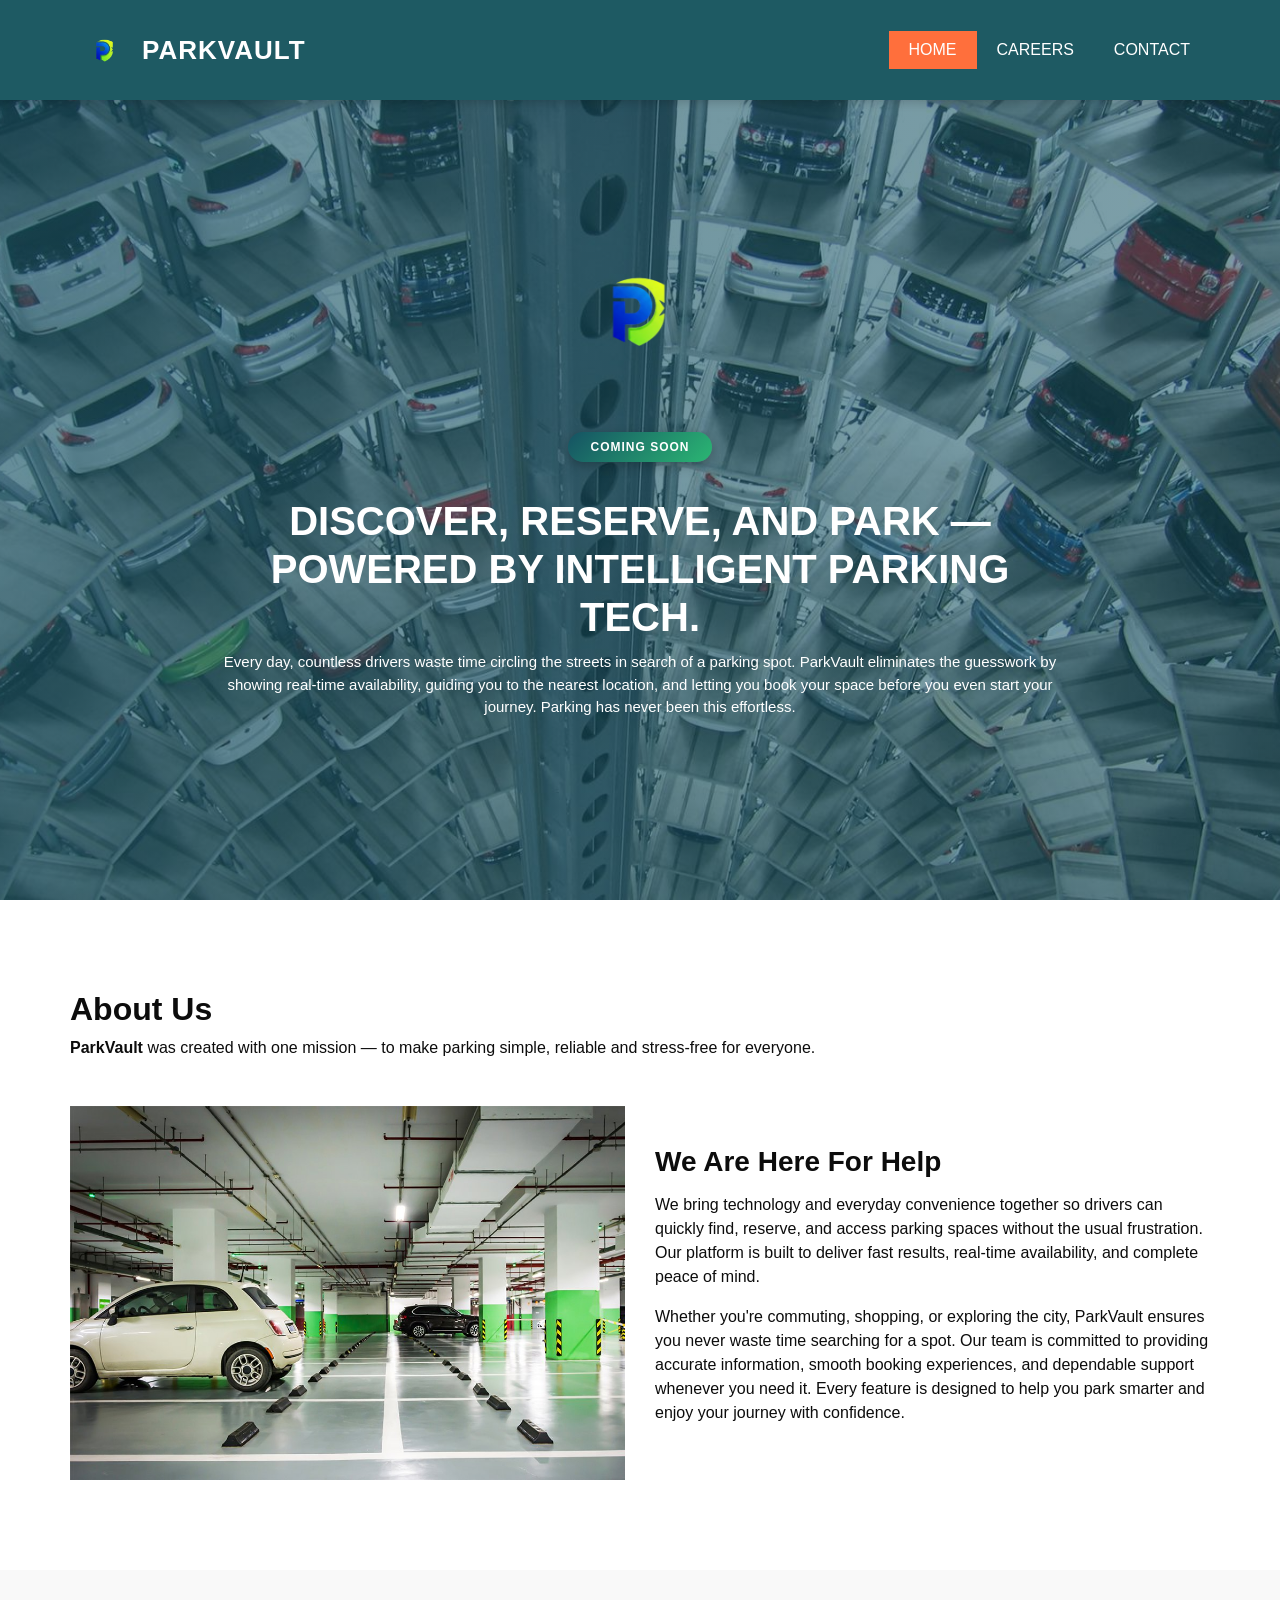
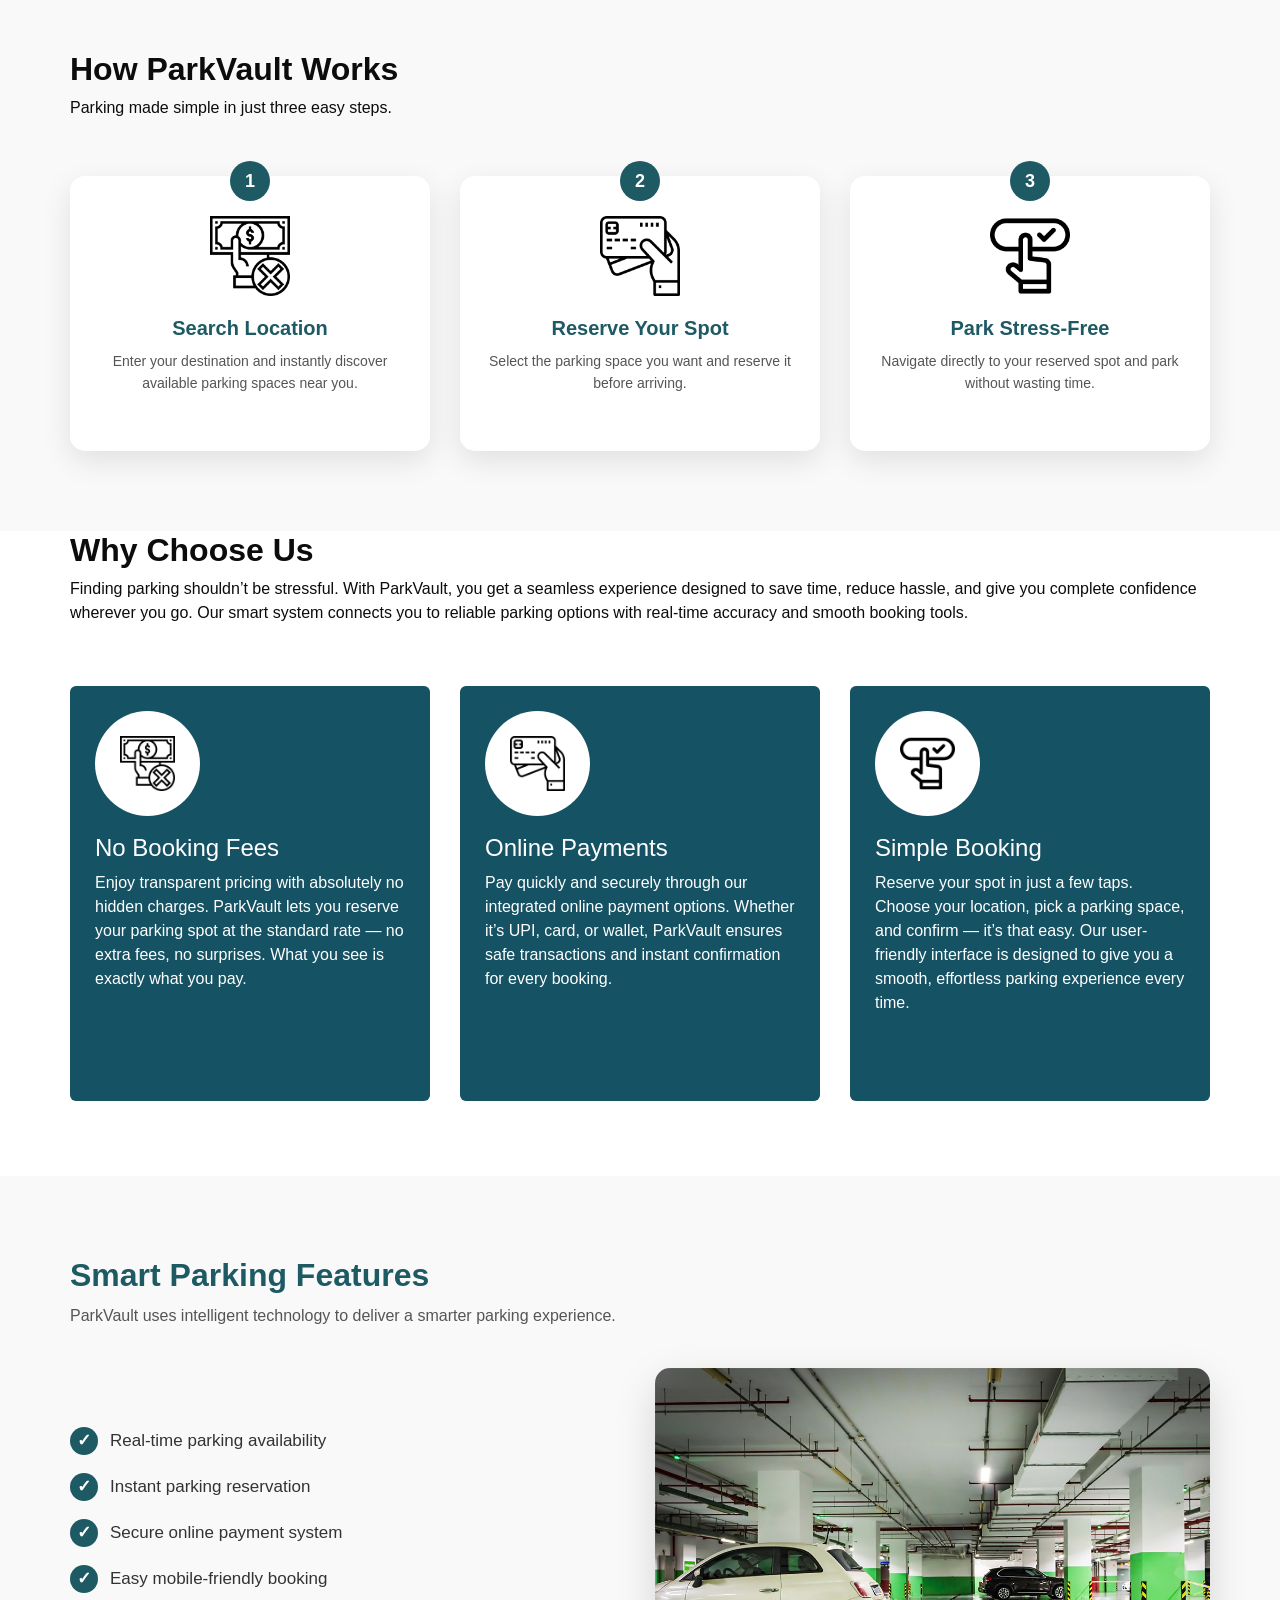
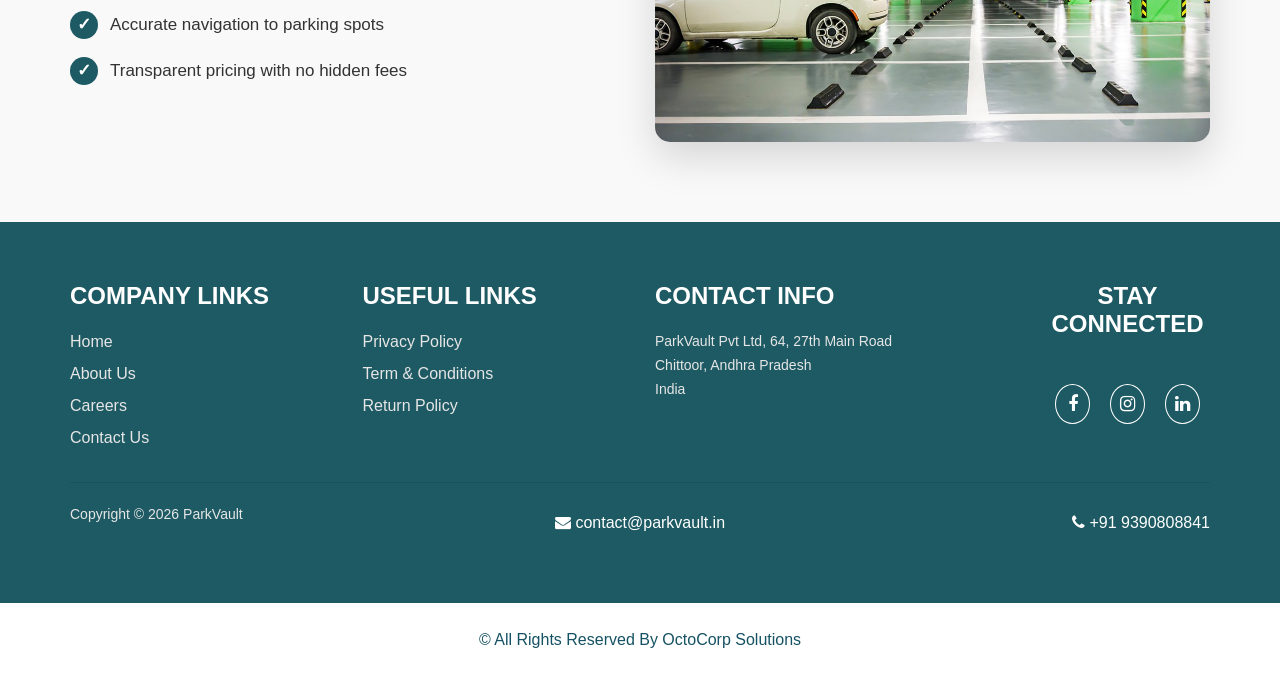
==== commit 301c4220: "Smart Parking Features" ====
--- a/index.html
+++ b/index.html
@@ -439,6 +439,102 @@
 }
 
 }
+
+/* ===== SMART FEATURES SECTION ===== */
+
+.features_section{
+background:#f9f9f9;
+padding:80px 0;
+}
+
+/* HEADING */
+
+.features_section h2{
+font-weight:700;
+color:#1e5a63;
+margin-bottom:10px;
+}
+
+.features_section p{
+color:#555;
+margin-bottom:40px;
+}
+
+/* FEATURE LIST */
+
+.feature_list{
+list-style:none;
+padding:0;
+margin-top:20px;
+}
+
+.feature_list li{
+font-size:17px;
+margin-bottom:18px;
+color:#333;
+display:flex;
+align-items:center;
+transition:0.3s;
+}
+
+/* CHECK ICON */
+
+.check_icon{
+display:inline-block;
+width:28px;
+height:28px;
+line-height:28px;
+text-align:center;
+border-radius:50%;
+background:#1e5a63;
+color:white;
+margin-right:12px;
+font-weight:bold;
+transition:0.3s;
+}
+
+/* HOVER EFFECT */
+
+.feature_list li:hover{
+transform:translateX(8px);
+color:#1e5a63;
+}
+
+.feature_list li:hover .check_icon{
+background:#ff6b3d;
+transform:scale(1.2);
+}
+
+/* IMAGE BOX */
+
+.feature_img_box{
+overflow:hidden;
+border-radius:15px;
+box-shadow:0 15px 40px rgba(0,0,0,0.15);
+}
+
+/* IMAGE */
+
+.feature_img_box img{
+width:100%;
+transition:transform .6s ease;
+}
+
+/* IMAGE HOVER ZOOM */
+
+.feature_img_box:hover img{
+transform:scale(1.08);
+}
+
+/* RESPONSIVE */
+
+@media(max-width:768px){
+
+.feature_list{
+margin-bottom:30px;
+}
+
+}
     </style>
 
 </head>
@@ -766,7 +862,81 @@
     </section>
 
 
-    
+    <!-- ===== SMART FEATURES SECTION ===== -->
+
+<section class="features_section layout_padding">
+
+<div class="container">
+
+<div class="heading_container text-center" data-aos="fade-up">
+
+<h2>Smart Parking Features</h2>
+
+<p>
+ParkVault uses intelligent technology to deliver a smarter parking experience.
+</p>
+
+</div>
+
+<div class="row align-items-center">
+
+<!-- FEATURES LIST -->
+
+<div class="col-md-6" data-aos="fade-right">
+
+<ul class="feature_list">
+
+<li>
+<span class="check_icon">✓</span>
+Real-time parking availability
+</li>
+
+<li>
+<span class="check_icon">✓</span>
+Instant parking reservation
+</li>
+
+<li>
+<span class="check_icon">✓</span>
+Secure online payment system
+</li>
+
+<li>
+<span class="check_icon">✓</span>
+Easy mobile-friendly booking
+</li>
+
+<li>
+<span class="check_icon">✓</span>
+Accurate navigation to parking spots
+</li>
+
+<li>
+<span class="check_icon">✓</span>
+Transparent pricing with no hidden fees
+</li>
+
+</ul>
+
+</div>
+
+<!-- IMAGE -->
+
+<div class="col-md-6" data-aos="fade-left">
+
+<div class="feature_img_box">
+
+<img src="images/about-img.jpg" alt="Parking Image">
+
+</div>
+
+</div>
+
+</div>
+
+</div>
+
+</section>
 
 
     <section class="info_section">
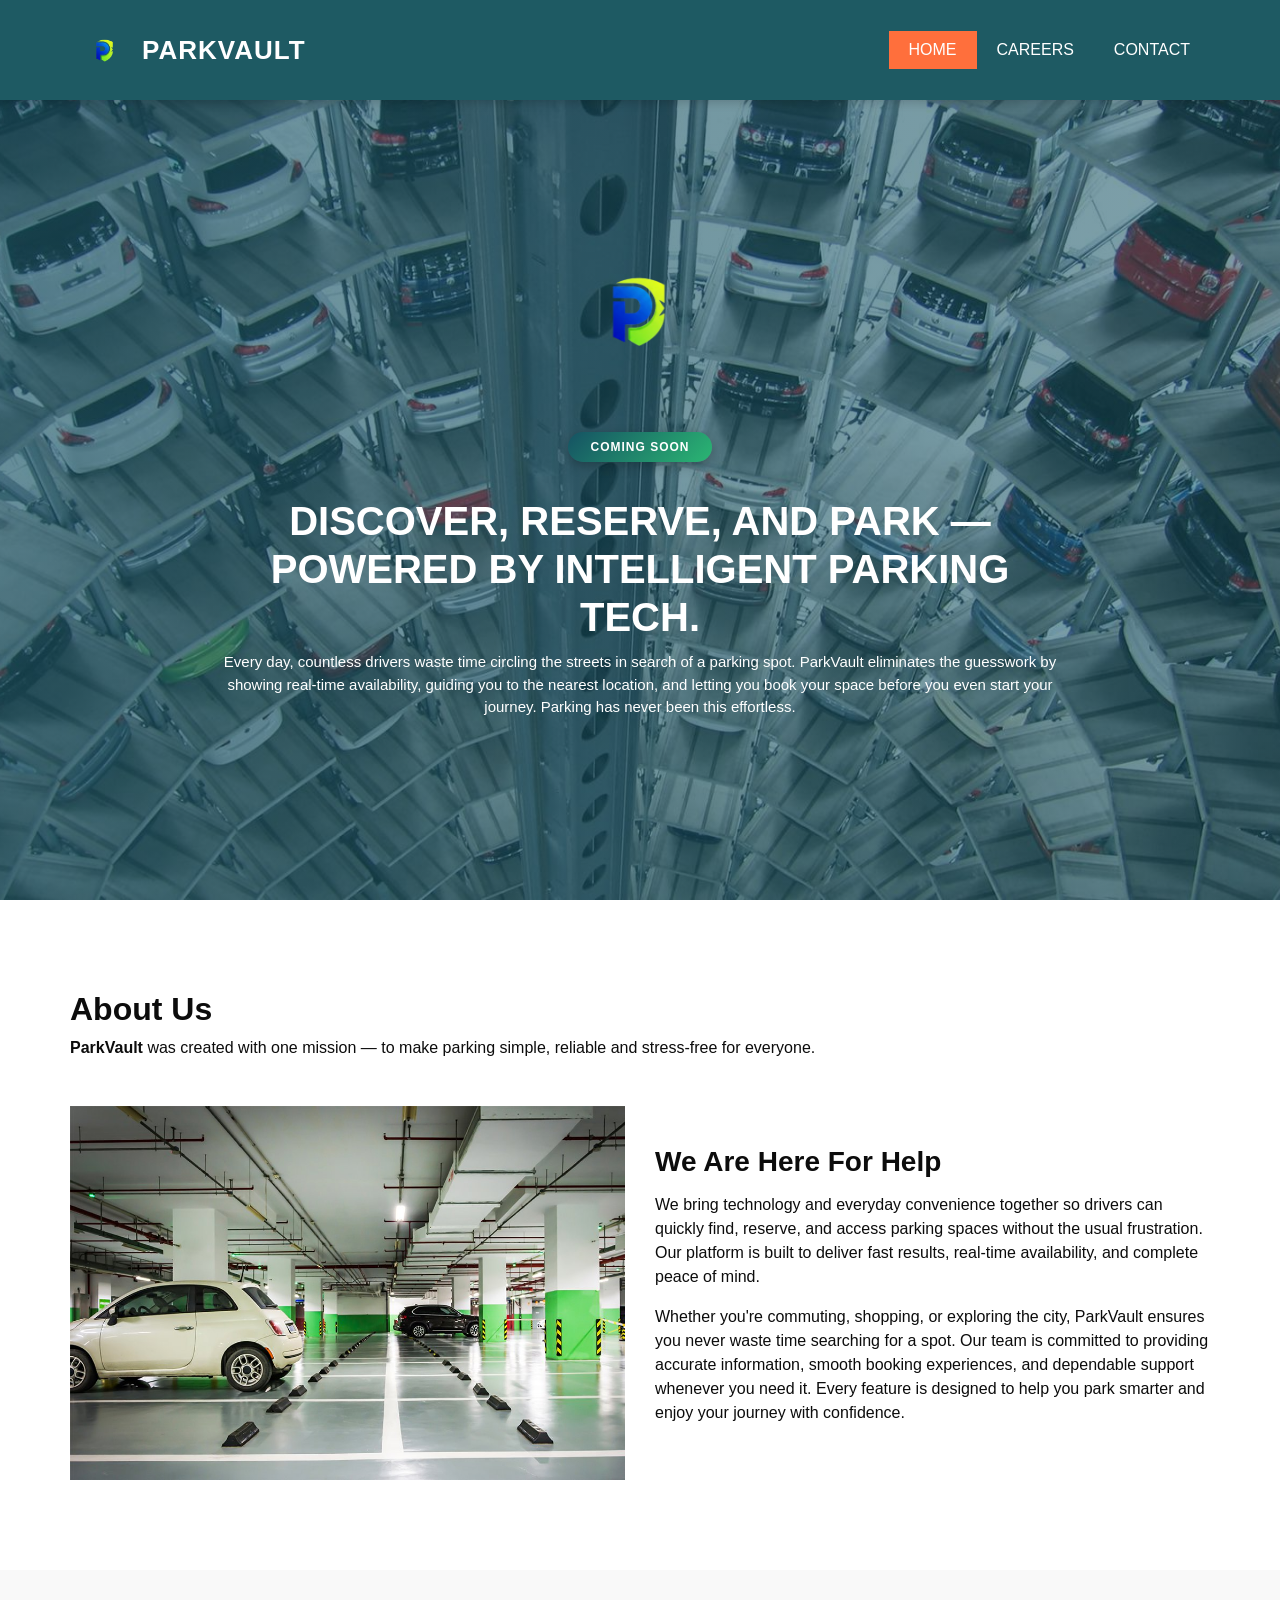
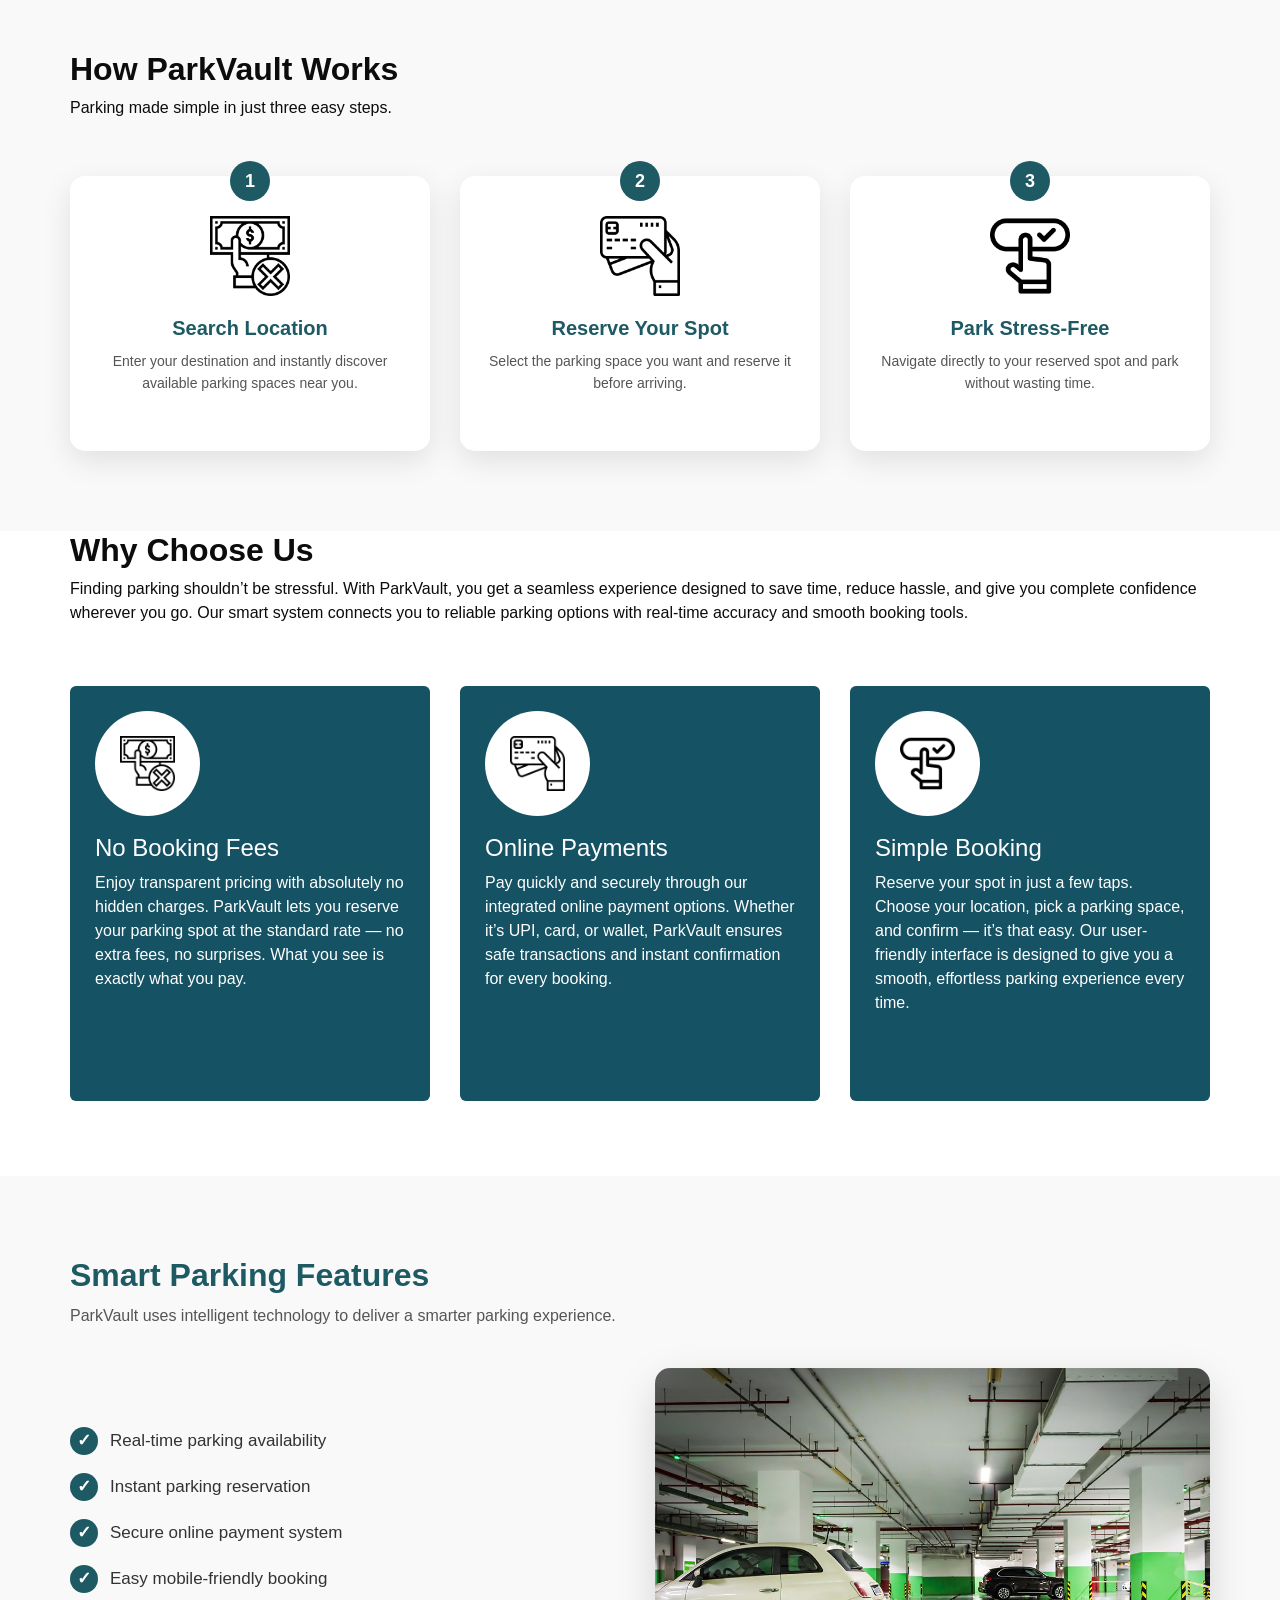
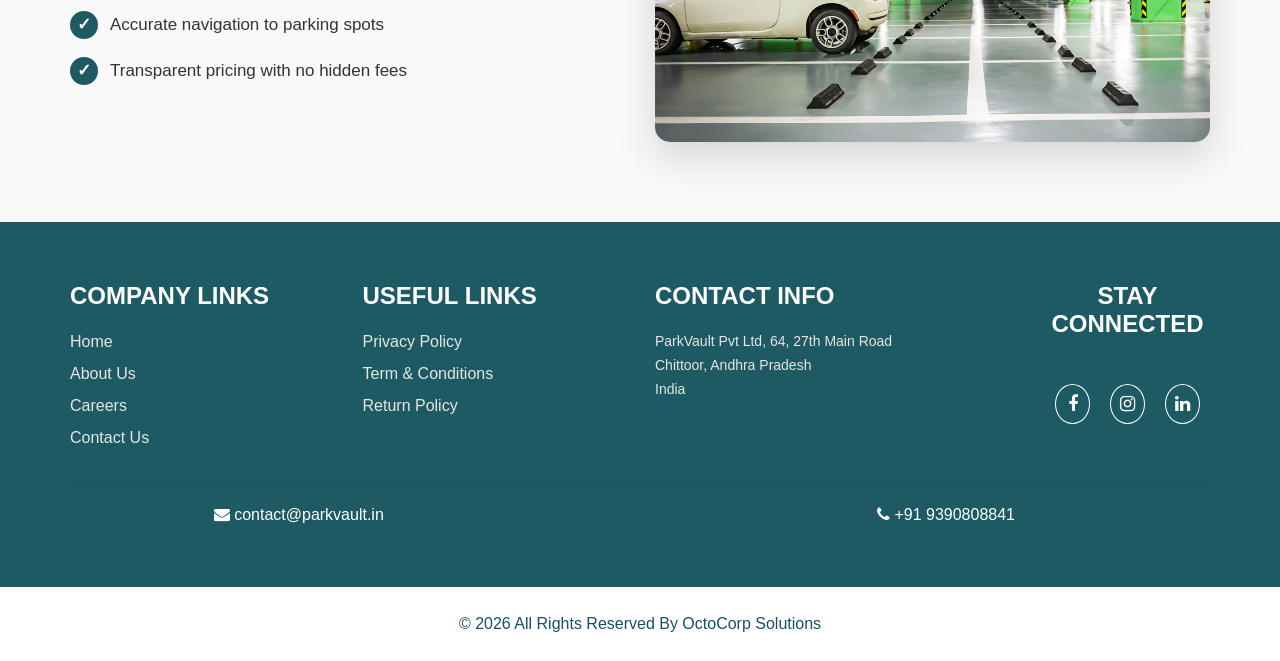
==== commit 6af864de: "Responsive added in Footer" ====
--- a/index.html
+++ b/index.html
@@ -5,7 +5,8 @@
 
     <meta charset="utf-8" />
     <meta name="viewport" content="width=device-width, initial-scale=1" />
-    <meta name="description" content="ParkVault is a smart parking reservation platform that helps drivers find and book parking spaces easily using real-time availability and secure online booking." />
+    <meta name="description"
+        content="ParkVault is a smart parking reservation platform that helps drivers find and book parking spaces easily using real-time availability and secure online booking." />
 
     <title>ParkVault</title>
 
@@ -357,184 +358,184 @@
 
         /* ===== HOW IT WORKS SECTION ===== */
 
-.how_section{
-background:#f9f9f9;
-padding:80px 0;
-}
-
-/* CARD DESIGN */
-
-.how_box{
-background:#ffffff;
-padding:40px 25px;
-border-radius:15px;
-box-shadow:0 10px 30px rgba(0,0,0,0.1);
-transition:all .4s ease;
-position:relative;
-margin-top:40px;
-}
-
-.how_box:hover{
-transform:translateY(-10px);
-box-shadow:0 20px 40px rgba(0,0,0,0.15);
-}
-
-/* STEP NUMBER BADGE */
-
-.step_number{
-position:absolute;
-top:-15px;
-left:50%;
-transform:translateX(-50%);
-background:#1e5a63;
-color:white;
-width:40px;
-height:40px;
-line-height:40px;
-border-radius:50%;
-font-weight:bold;
-font-size:18px;
-}
-
-/* ICON */
-
-.how_box .img-box{
-margin-bottom:20px;
-}
-
-.how_box .img-box img{
-width:80px;
-transition:transform .4s ease;
-}
-
-/* ICON ANIMATION */
-
-.how_box:hover img{
-transform:scale(1.15) rotate(5deg);
-}
-
-/* TITLE */
-
-.how_box h4{
-font-size:20px;
-font-weight:600;
-margin-bottom:10px;
-color:#1e5a63;
-}
-
-/* TEXT */
-
-.how_box p{
-font-size:14px;
-color:#555;
-line-height:1.6;
-}
-
-/* RESPONSIVE */
-
-@media(max-width:768px){
-
-.how_box{
-margin-bottom:40px;
-}
-
-}
-
-/* ===== SMART FEATURES SECTION ===== */
-
-.features_section{
-background:#f9f9f9;
-padding:80px 0;
-}
-
-/* HEADING */
-
-.features_section h2{
-font-weight:700;
-color:#1e5a63;
-margin-bottom:10px;
-}
-
-.features_section p{
-color:#555;
-margin-bottom:40px;
-}
-
-/* FEATURE LIST */
-
-.feature_list{
-list-style:none;
-padding:0;
-margin-top:20px;
-}
-
-.feature_list li{
-font-size:17px;
-margin-bottom:18px;
-color:#333;
-display:flex;
-align-items:center;
-transition:0.3s;
-}
-
-/* CHECK ICON */
-
-.check_icon{
-display:inline-block;
-width:28px;
-height:28px;
-line-height:28px;
-text-align:center;
-border-radius:50%;
-background:#1e5a63;
-color:white;
-margin-right:12px;
-font-weight:bold;
-transition:0.3s;
-}
-
-/* HOVER EFFECT */
-
-.feature_list li:hover{
-transform:translateX(8px);
-color:#1e5a63;
-}
-
-.feature_list li:hover .check_icon{
-background:#ff6b3d;
-transform:scale(1.2);
-}
-
-/* IMAGE BOX */
-
-.feature_img_box{
-overflow:hidden;
-border-radius:15px;
-box-shadow:0 15px 40px rgba(0,0,0,0.15);
-}
-
-/* IMAGE */
-
-.feature_img_box img{
-width:100%;
-transition:transform .6s ease;
-}
-
-/* IMAGE HOVER ZOOM */
-
-.feature_img_box:hover img{
-transform:scale(1.08);
-}
-
-/* RESPONSIVE */
-
-@media(max-width:768px){
-
-.feature_list{
-margin-bottom:30px;
-}
-
-}
+        .how_section {
+            background: #f9f9f9;
+            padding: 80px 0;
+        }
+
+        /* CARD DESIGN */
+
+        .how_box {
+            background: #ffffff;
+            padding: 40px 25px;
+            border-radius: 15px;
+            box-shadow: 0 10px 30px rgba(0, 0, 0, 0.1);
+            transition: all .4s ease;
+            position: relative;
+            margin-top: 40px;
+        }
+
+        .how_box:hover {
+            transform: translateY(-10px);
+            box-shadow: 0 20px 40px rgba(0, 0, 0, 0.15);
+        }
+
+        /* STEP NUMBER BADGE */
+
+        .step_number {
+            position: absolute;
+            top: -15px;
+            left: 50%;
+            transform: translateX(-50%);
+            background: #1e5a63;
+            color: white;
+            width: 40px;
+            height: 40px;
+            line-height: 40px;
+            border-radius: 50%;
+            font-weight: bold;
+            font-size: 18px;
+        }
+
+        /* ICON */
+
+        .how_box .img-box {
+            margin-bottom: 20px;
+        }
+
+        .how_box .img-box img {
+            width: 80px;
+            transition: transform .4s ease;
+        }
+
+        /* ICON ANIMATION */
+
+        .how_box:hover img {
+            transform: scale(1.15) rotate(5deg);
+        }
+
+        /* TITLE */
+
+        .how_box h4 {
+            font-size: 20px;
+            font-weight: 600;
+            margin-bottom: 10px;
+            color: #1e5a63;
+        }
+
+        /* TEXT */
+
+        .how_box p {
+            font-size: 14px;
+            color: #555;
+            line-height: 1.6;
+        }
+
+        /* RESPONSIVE */
+
+        @media(max-width:768px) {
+
+            .how_box {
+                margin-bottom: 40px;
+            }
+
+        }
+
+        /* ===== SMART FEATURES SECTION ===== */
+
+        .features_section {
+            background: #f9f9f9;
+            padding: 80px 0;
+        }
+
+        /* HEADING */
+
+        .features_section h2 {
+            font-weight: 700;
+            color: #1e5a63;
+            margin-bottom: 10px;
+        }
+
+        .features_section p {
+            color: #555;
+            margin-bottom: 40px;
+        }
+
+        /* FEATURE LIST */
+
+        .feature_list {
+            list-style: none;
+            padding: 0;
+            margin-top: 20px;
+        }
+
+        .feature_list li {
+            font-size: 17px;
+            margin-bottom: 18px;
+            color: #333;
+            display: flex;
+            align-items: center;
+            transition: 0.3s;
+        }
+
+        /* CHECK ICON */
+
+        .check_icon {
+            display: inline-block;
+            width: 28px;
+            height: 28px;
+            line-height: 28px;
+            text-align: center;
+            border-radius: 50%;
+            background: #1e5a63;
+            color: white;
+            margin-right: 12px;
+            font-weight: bold;
+            transition: 0.3s;
+        }
+
+        /* HOVER EFFECT */
+
+        .feature_list li:hover {
+            transform: translateX(8px);
+            color: #1e5a63;
+        }
+
+        .feature_list li:hover .check_icon {
+            background: #ff6b3d;
+            transform: scale(1.2);
+        }
+
+        /* IMAGE BOX */
+
+        .feature_img_box {
+            overflow: hidden;
+            border-radius: 15px;
+            box-shadow: 0 15px 40px rgba(0, 0, 0, 0.15);
+        }
+
+        /* IMAGE */
+
+        .feature_img_box img {
+            width: 100%;
+            transition: transform .6s ease;
+        }
+
+        /* IMAGE HOVER ZOOM */
+
+        .feature_img_box:hover img {
+            transform: scale(1.08);
+        }
+
+        /* RESPONSIVE */
+
+        @media(max-width:768px) {
+
+            .feature_list {
+                margin-bottom: 30px;
+            }
+
+        }
     </style>
 
 </head>
@@ -702,85 +703,85 @@
 
     <!-- ===== HOW IT WORKS SECTION ===== -->
 
-<section class="how_section layout_padding">
-
-  <div class="container">
-
-    <div class="heading_container text-center" data-aos="fade-up">
-      <h2>How ParkVault Works</h2>
-      <p>Parking made simple in just three easy steps.</p>
-    </div>
-
-    <div class="row text-center">
-
-      <!-- STEP 1 -->
-
-      <div class="col-md-4" data-aos="zoom-in">
-        <div class="how_box">
-
-          <div class="step_number">1</div>
-
-          <div class="img-box">
-            <img src="images/w1.png" alt="">
-          </div>
-
-          <h4>Search Location</h4>
-
-          <p>
-            Enter your destination and instantly discover available parking
-            spaces near you.
-          </p>
+    <section class="how_section layout_padding">
+
+        <div class="container">
+
+            <div class="heading_container text-center" data-aos="fade-up">
+                <h2>How ParkVault Works</h2>
+                <p>Parking made simple in just three easy steps.</p>
+            </div>
+
+            <div class="row text-center">
+
+                <!-- STEP 1 -->
+
+                <div class="col-md-4" data-aos="zoom-in">
+                    <div class="how_box">
+
+                        <div class="step_number">1</div>
+
+                        <div class="img-box">
+                            <img src="images/w1.png" alt="">
+                        </div>
+
+                        <h4>Search Location</h4>
+
+                        <p>
+                            Enter your destination and instantly discover available parking
+                            spaces near you.
+                        </p>
+
+                    </div>
+                </div>
+
+
+                <!-- STEP 2 -->
+
+                <div class="col-md-4" data-aos="zoom-in" data-aos-delay="200">
+                    <div class="how_box">
+
+                        <div class="step_number">2</div>
+
+                        <div class="img-box">
+                            <img src="images/w2.png" alt="">
+                        </div>
+
+                        <h4>Reserve Your Spot</h4>
+
+                        <p>
+                            Select the parking space you want and reserve it before arriving.
+                        </p>
+
+                    </div>
+                </div>
+
+
+                <!-- STEP 3 -->
+
+                <div class="col-md-4" data-aos="zoom-in" data-aos-delay="400">
+                    <div class="how_box">
+
+                        <div class="step_number">3</div>
+
+                        <div class="img-box">
+                            <img src="images/w3.png" alt="">
+                        </div>
+
+                        <h4>Park Stress-Free</h4>
+
+                        <p>
+                            Navigate directly to your reserved spot and park without wasting time.
+                        </p>
+
+                    </div>
+                </div>
+
+            </div>
 
         </div>
-      </div>
-
-
-      <!-- STEP 2 -->
-
-      <div class="col-md-4" data-aos="zoom-in" data-aos-delay="200">
-        <div class="how_box">
-
-          <div class="step_number">2</div>
-
-          <div class="img-box">
-            <img src="images/w2.png" alt="">
-          </div>
-
-          <h4>Reserve Your Spot</h4>
-
-          <p>
-            Select the parking space you want and reserve it before arriving.
-          </p>
-
-        </div>
-      </div>
-
-
-      <!-- STEP 3 -->
-
-      <div class="col-md-4" data-aos="zoom-in" data-aos-delay="400">
-        <div class="how_box">
-
-          <div class="step_number">3</div>
-
-          <div class="img-box">
-            <img src="images/w3.png" alt="">
-          </div>
-
-          <h4>Park Stress-Free</h4>
-
-          <p>
-            Navigate directly to your reserved spot and park without wasting time.
-          </p>
-
-        </div>
-      </div>
-
-    </div>
-
-  </div>
-
-</section>
+
+    </section>
 
 
     <section class="why_section layout_padding-bottom">
@@ -864,79 +865,82 @@
 
     <!-- ===== SMART FEATURES SECTION ===== -->
 
-<section class="features_section layout_padding">
-
-<div class="container">
-
-<div class="heading_container text-center" data-aos="fade-up">
-
-<h2>Smart Parking Features</h2>
-
-<p>
-ParkVault uses intelligent technology to deliver a smarter parking experience.
-</p>
-
-</div>
-
-<div class="row align-items-center">
-
-<!-- FEATURES LIST -->
-
-<div class="col-md-6" data-aos="fade-right">
-
-<ul class="feature_list">
-
-<li>
-<span class="check_icon">✓</span>
-Real-time parking availability
-</li>
-
-<li>
-<span class="check_icon">✓</span>
-Instant parking reservation
-</li>
-
-<li>
-<span class="check_icon">✓</span>
-Secure online payment system
-</li>
-
-<li>
-<span class="check_icon">✓</span>
-Easy mobile-friendly booking
-</li>
-
-<li>
-<span class="check_icon">✓</span>
-Accurate navigation to parking spots
-</li>
-
-<li>
-<span class="check_icon">✓</span>
-Transparent pricing with no hidden fees
-</li>
-
-</ul>
-
-</div>
-
-<!-- IMAGE -->
-
-<div class="col-md-6" data-aos="fade-left">
-
-<div class="feature_img_box">
-
-<img src="images/about-img.jpg" alt="Parking Image">
-
-</div>
-
-</div>
-
-</div>
-
-</div>
-
-</section>
+    <section class="features_section layout_padding">
+
+        <div class="container">
+
+            <div class="heading_container text-center" data-aos="fade-up">
+
+                <h2>Smart Parking Features</h2>
+
+                <p>
+                    ParkVault uses intelligent technology to deliver a smarter parking experience.
+                </p>
+
+            </div>
+
+            <div class="row align-items-center">
+
+                <!-- FEATURES LIST -->
+
+                <div class="col-md-6" data-aos="fade-right">
+
+                    <ul class="feature_list">
+
+                        <li>
+                            <span class="check_icon">✓</span>
+                            Real-time parking availability
+                        </li>
+
+                        <li>
+                            <span class="check_icon">✓</span>
+                            Instant parking reservation
+                        </li>
+
+                        <li>
+                            <span class="check_icon">✓</span>
+                            Secure online payment system
+                        </li>
+
+                        <li>
+                            <span class="check_icon">✓</span>
+                            Easy mobile-friendly booking
+                        </li>
+
+                        <li>
+                            <span class="check_icon">✓</span>
+                            Accurate navigation to parking spots
+                        </li>
+
+                        <li>
+                            <span class="check_icon">✓</span>
+                            Transparent pricing with no hidden fees
+                        </li>
+
+                    </ul>
+
+                </div>
+
+                <!-- IMAGE -->
+
+                <div class="col-md-6" data-aos="fade-left">
+
+                    <div class="feature_img_box">
+
+                        <img src="images/about-img.jpg" alt="Parking Image">
+
+                    </div>
+
+                </div>
+
+            </div>
+
+        </div>
+
+    </section>
+
+
+
 
 
     <section class="info_section">
@@ -954,6 +958,7 @@
                         <li><a href="about.html">About Us</a></li>
                         <li><a href="careers.html">Careers</a></li>
                         <li><a href="contact.html">Contact Us</a></li>
+                        
                     </ul>
 
                 </div>
@@ -1007,15 +1012,15 @@
 
             <div class="row bottom_bar">
 
-                <div class="col-md-4">
+                <!-- <div class="col-md-4">
                     <p>Copyright © <span id="displayYear"></span> ParkVault</p>
-                </div>
-
-                <div class="col-md-4 text-center contact_item">
+                </div> -->
+
+                <div class="col-md-5 text-center contact_item">
                     <i class="fa fa-envelope"></i> contact@parkvault.in
                 </div>
 
-                <div class="col-md-4 text-right contact_item">
+                <div class="col-md-5 text-right contact_item">
                     <i class="fa fa-phone"></i> +91 9390808841
                 </div>
 
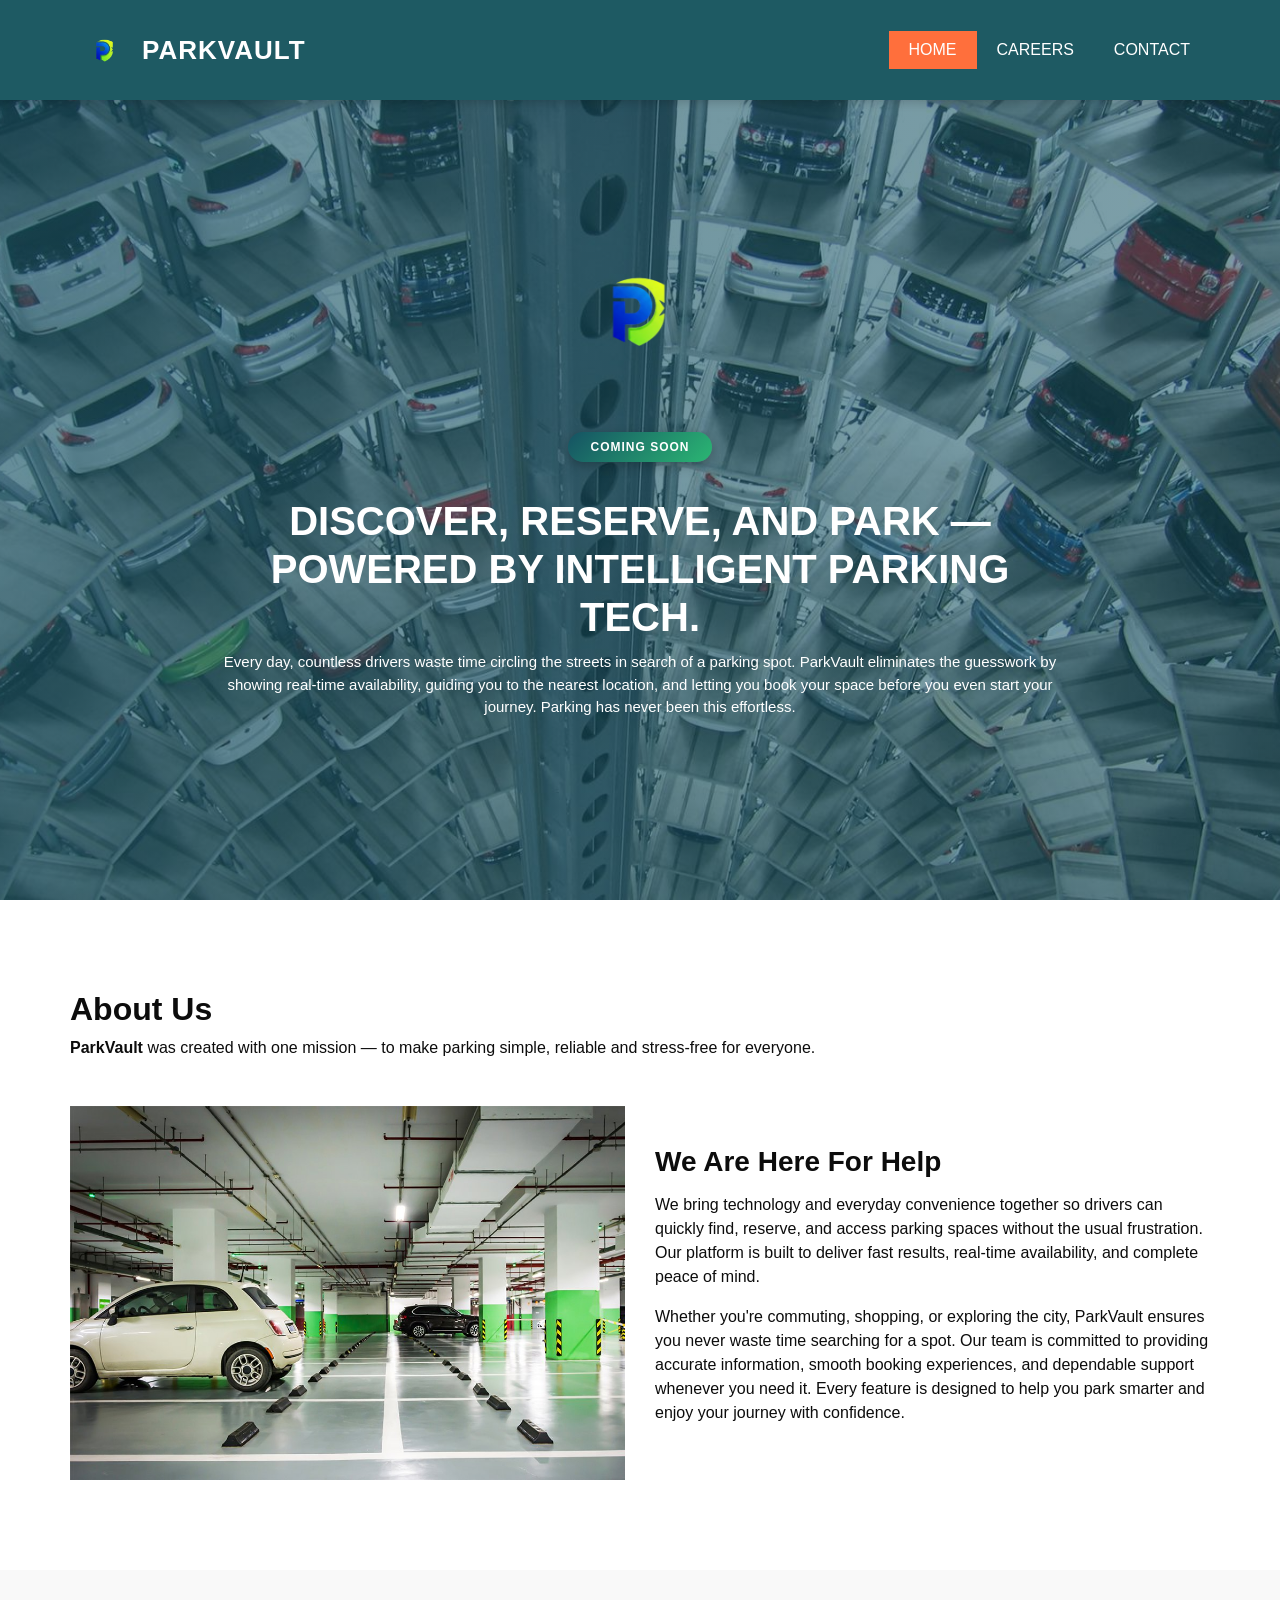
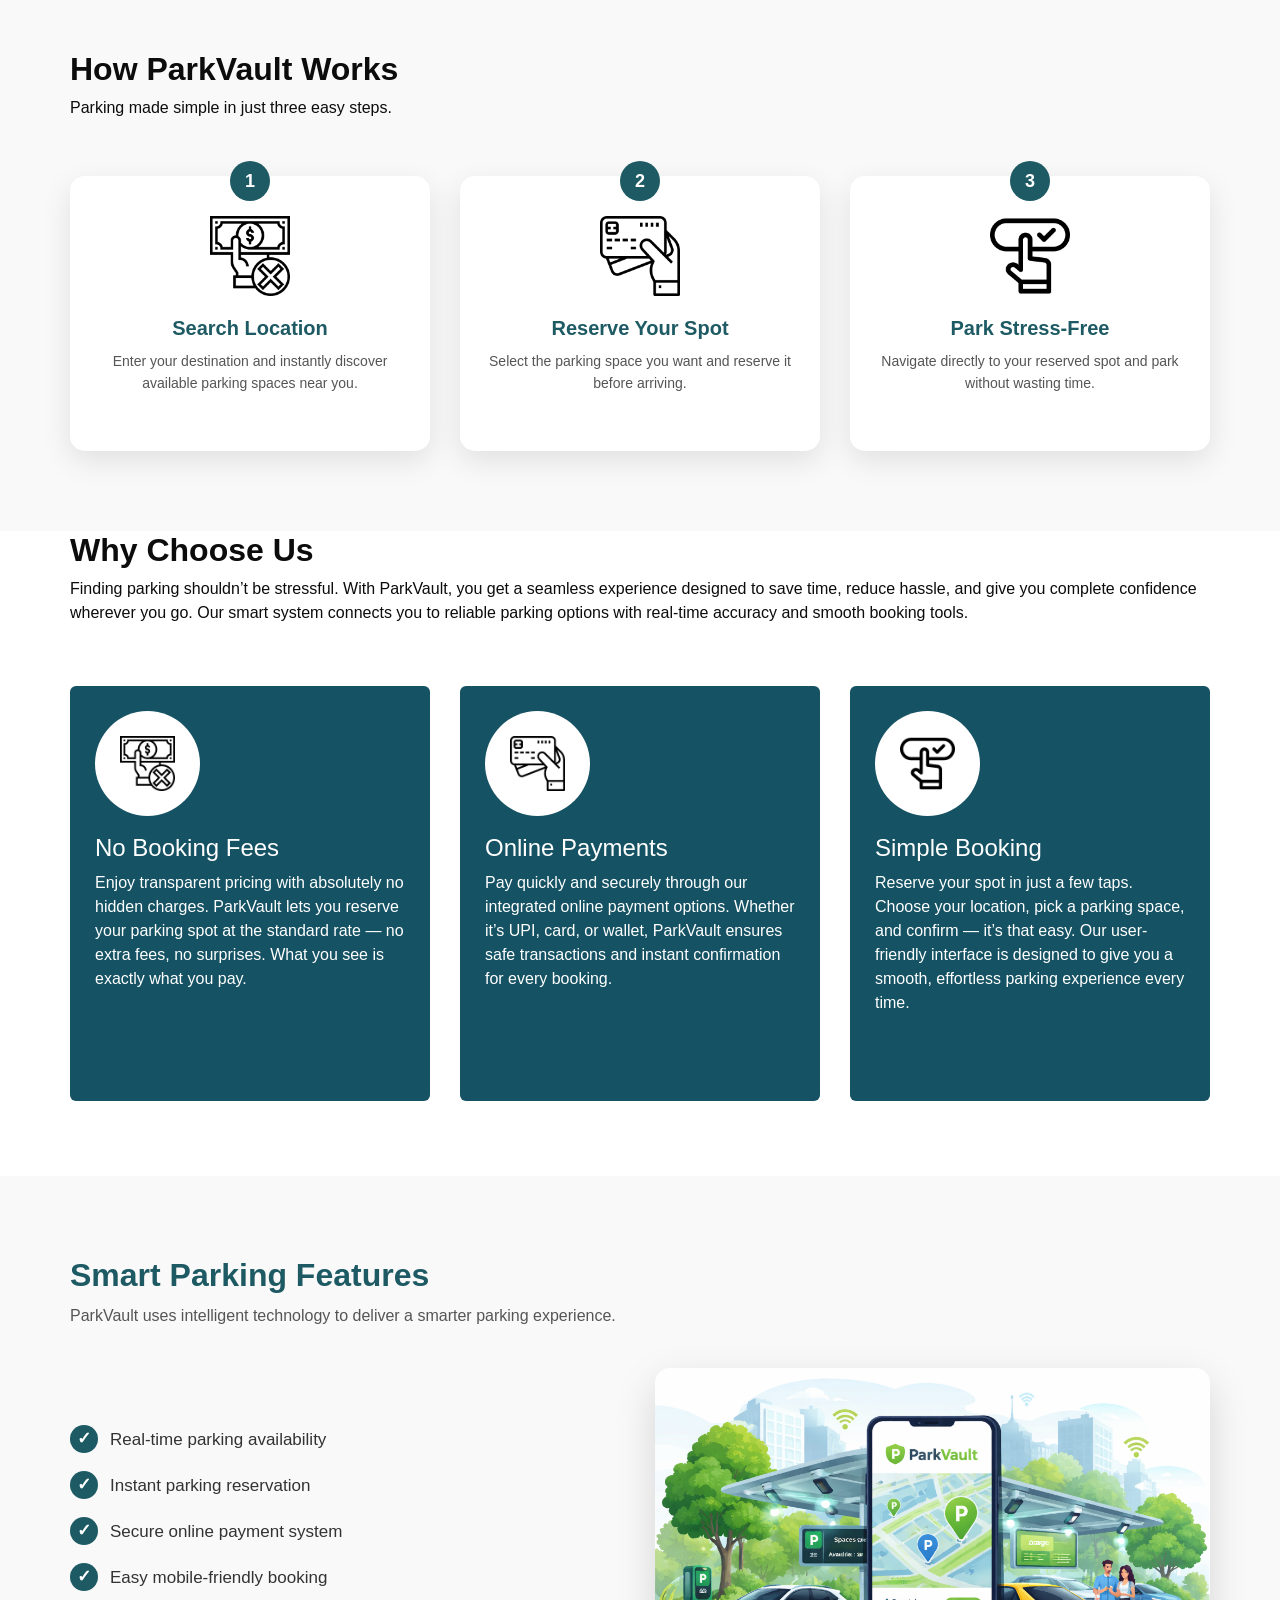
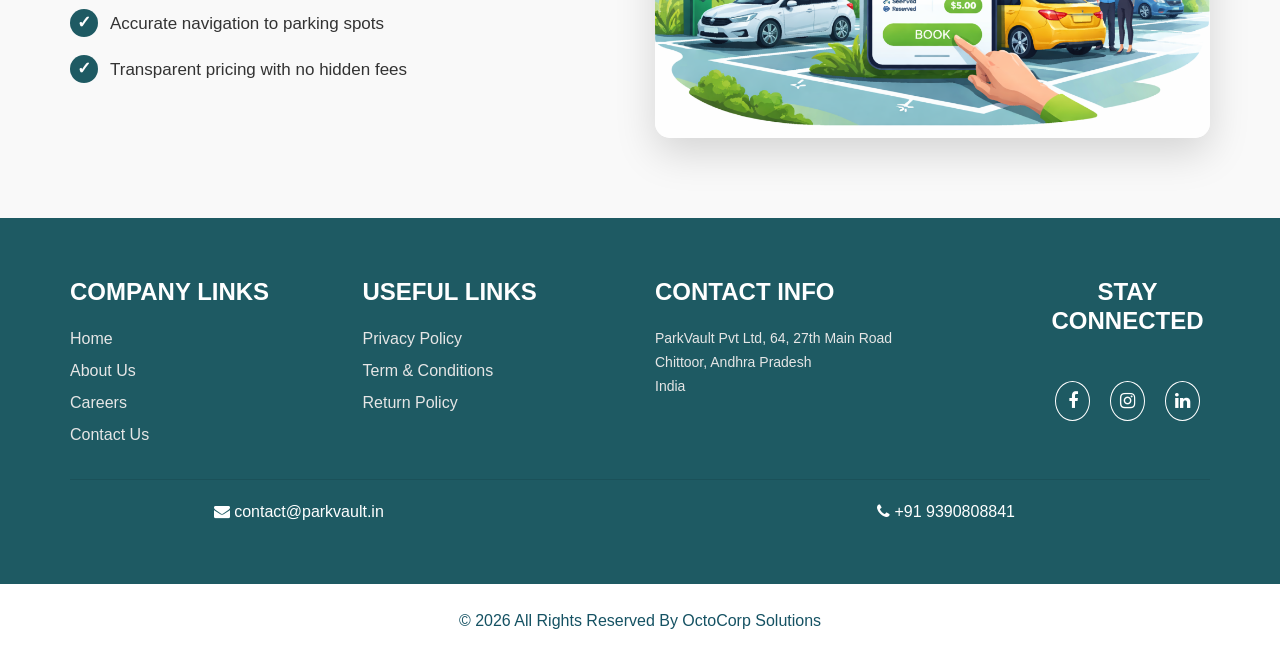
==== commit 1b94328d: "Added Smart Parking Image" ====
--- a/index.html
+++ b/index.html
@@ -927,8 +927,7 @@
 
                     <div class="feature_img_box">
 
-                        <img src="images/about-img.jpg" alt="Parking Image">
-
+                        <img src="images/smart-parking.png" alt="Parking Image">
                     </div>
 
                 </div>
@@ -938,7 +937,6 @@
         </div>
 
     </section>
-
 
 
 
@@ -958,7 +956,7 @@
                         <li><a href="about.html">About Us</a></li>
                         <li><a href="careers.html">Careers</a></li>
                         <li><a href="contact.html">Contact Us</a></li>
-                        
+
                     </ul>
 
                 </div>
@@ -998,7 +996,8 @@
 
                         <a href="https://www.facebook.com/ParkVaultOfficial/"><i class="fa fa-facebook"></i></a>
                         <a href="https://www.instagram.com/parkvaultofficial/"><i class="fa fa-instagram"></i></a>
-                        <a href="https://www.linkedin.com/company/parkvault-private-limited/"><i class="fa fa-linkedin"></i></a>
+                        <a href="https://www.linkedin.com/company/parkvault-private-limited/"><i
+                                class="fa fa-linkedin"></i></a>
 
                     </div>
 
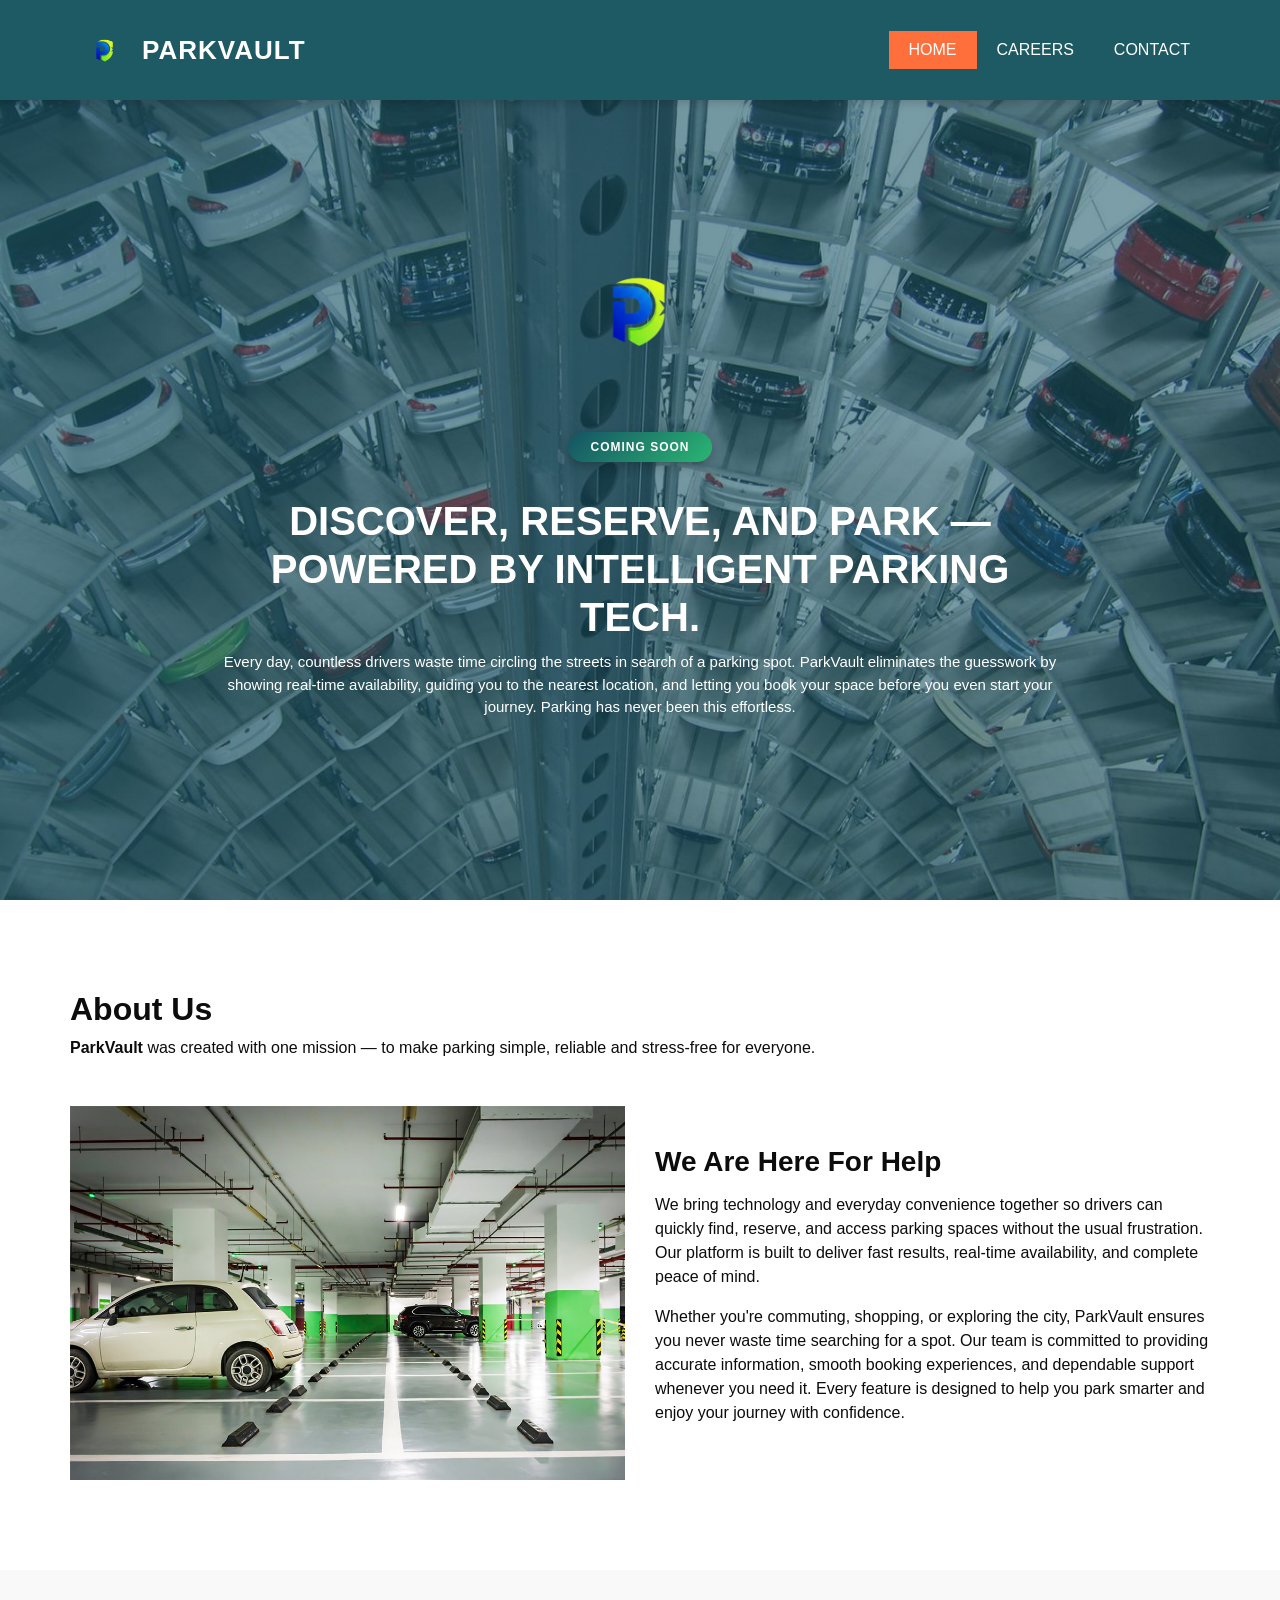
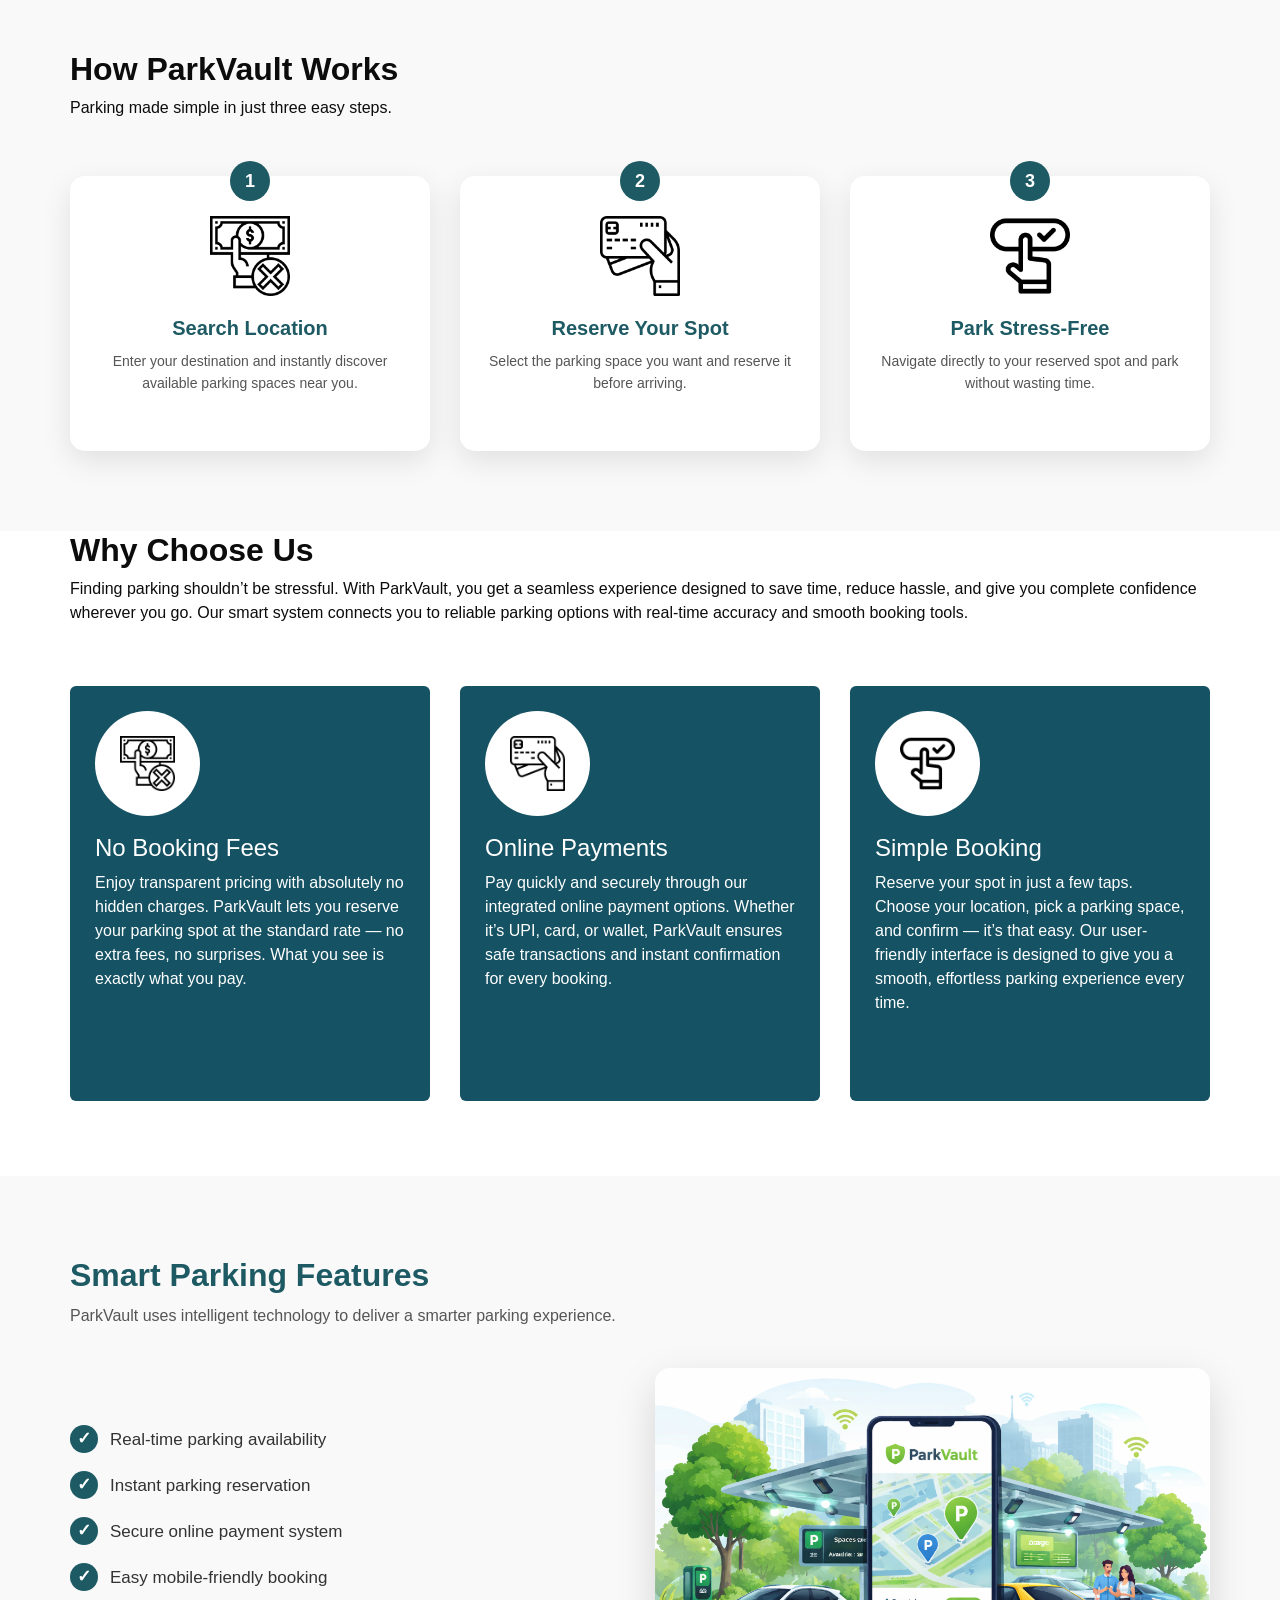
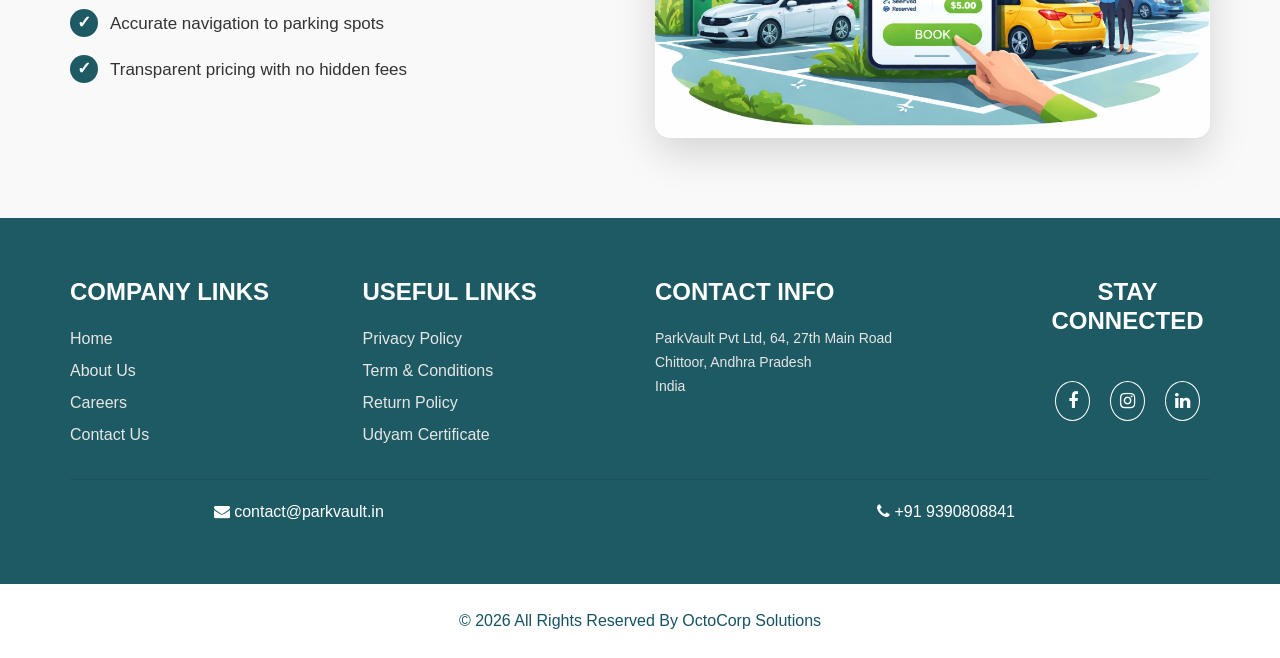
==== commit 7ca99d87: "Government Certificate Added" ====
--- a/index.html
+++ b/index.html
@@ -970,6 +970,7 @@
                         <li><a href="documents/parkvault-PrivacyPolicy.html" target="_blank">Privacy Policy</a></li>
                         <li><a href="documents/parkvault-Terms.html" target="_blank">Term & Conditions</a></li>
                         <li><a href="documents/parkvault-RefundPolicy.html" target="_blank">Return Policy</a></li>
+                        <li><a href="documents/PV udyam certificate.pdf" target="_blank">Udyam Certificate</a></li>
                     </ul>
 
                 </div>
@@ -1011,18 +1012,20 @@
 
             <div class="row bottom_bar">
 
-                <!-- <div class="col-md-4">
-                    <p>Copyright © <span id="displayYear"></span> ParkVault</p>
-                </div> -->
 
                 <div class="col-md-5 text-center contact_item">
-                    <i class="fa fa-envelope"></i> contact@parkvault.in
+                    <i class="fa fa-envelope"></i>
+                    <a href="mailto: contact@parkvault.in" style="color: inherit; text-decoration: none;">
+                        contact@parkvault.in
+                    </a>
                 </div>
 
                 <div class="col-md-5 text-right contact_item">
-                    <i class="fa fa-phone"></i> +91 9390808841
-                </div>
-
+                    <i class="fa fa-phone"></i>
+                    <a href="tele: +91 9390808841" style="color: inherit; text-decoration: none;">
+                        +91 9390808841
+                    </a>
+                </div>
             </div>
 
         </div>
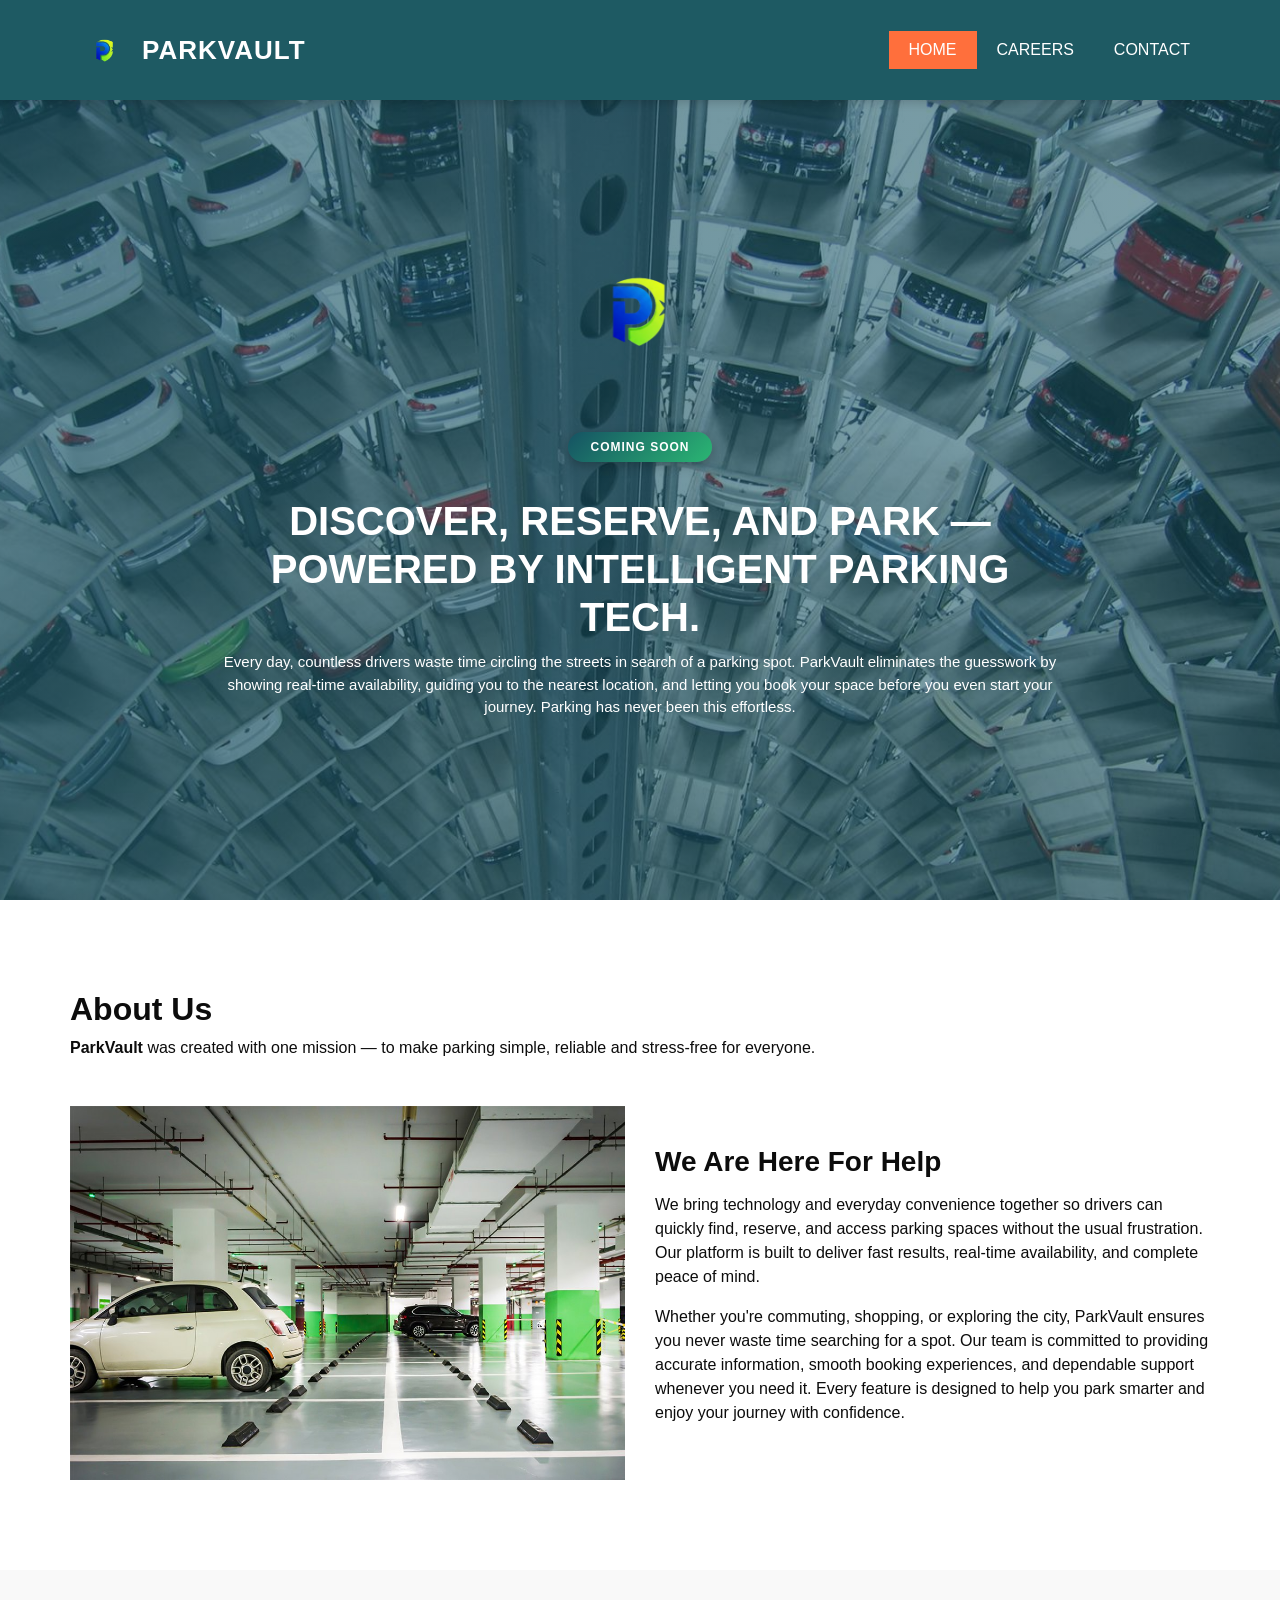
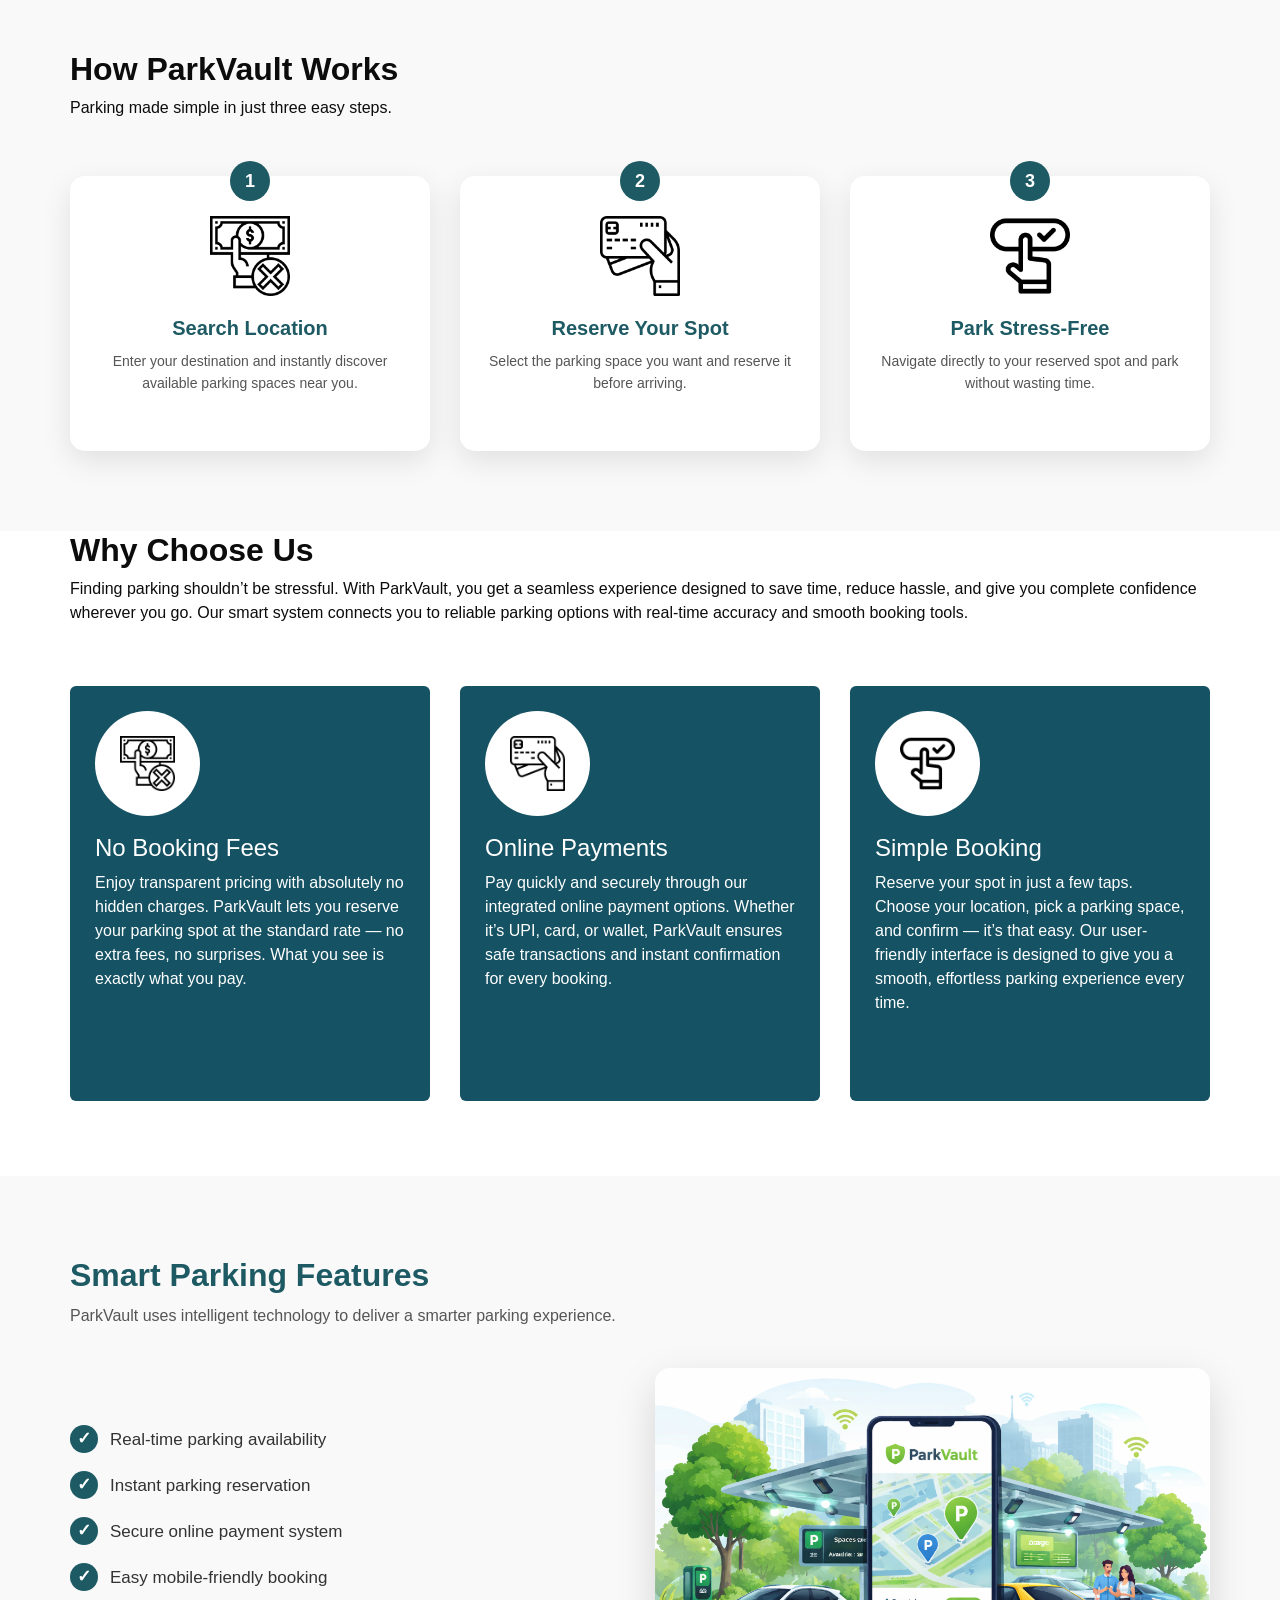
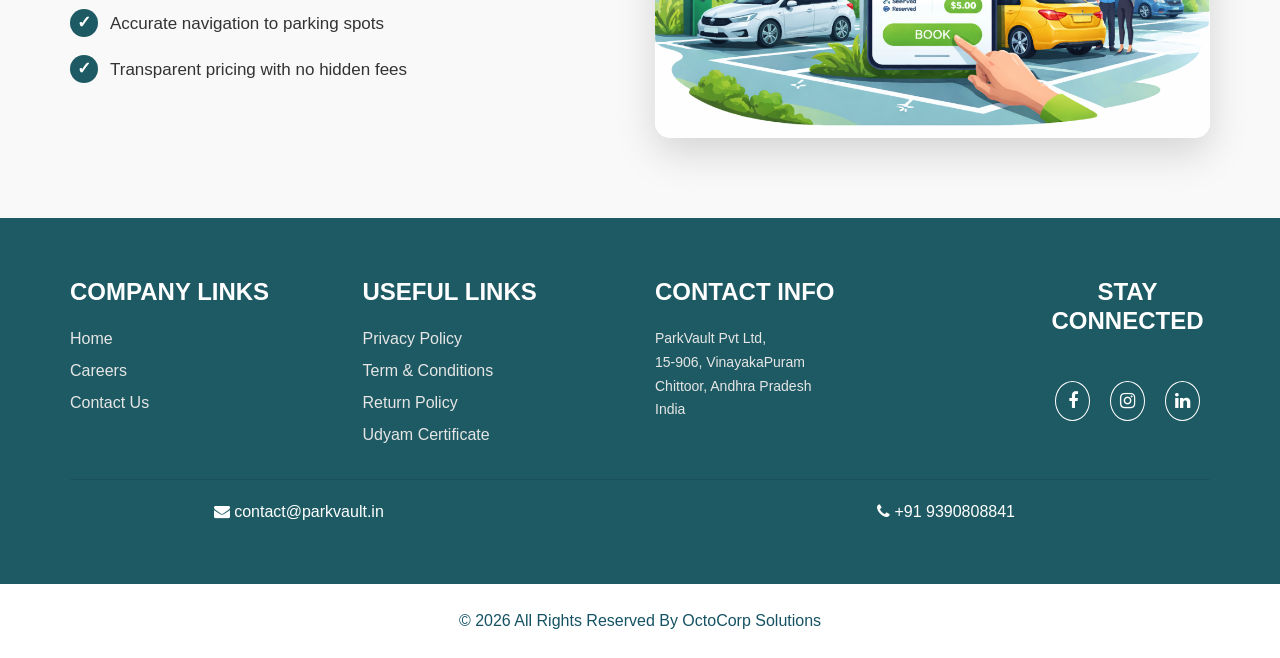
==== commit 29b471fb: "Add files via upload" ====
--- a/index.html
+++ b/index.html
@@ -953,7 +953,7 @@
 
                     <ul class="footer_links">
                         <li><a href="index.html">Home</a></li>
-                        <li><a href="about.html">About Us</a></li>
+
                         <li><a href="careers.html">Careers</a></li>
                         <li><a href="contact.html">Contact Us</a></li>
 
@@ -981,7 +981,8 @@
                     <h4 class="footer_title">Contact Info</h4>
 
                     <p>
-                        ParkVault Pvt Ltd, 64, 27th Main Road <br>
+                        ParkVault Pvt Ltd,<br>
+                        15-906, VinayakaPuram <br>
                         Chittoor, Andhra Pradesh <br>
                         India
                     </p>
@@ -997,8 +998,7 @@
 
                         <a href="https://www.facebook.com/ParkVaultOfficial/"><i class="fa fa-facebook"></i></a>
                         <a href="https://www.instagram.com/parkvaultofficial/"><i class="fa fa-instagram"></i></a>
-                        <a href="https://www.linkedin.com/company/parkvault-private-limited/"><i
-                                class="fa fa-linkedin"></i></a>
+                        <a href="https://www.linkedin.com/company/parkvault-private-limited/"><i class="fa fa-linkedin"></i></a>
 
                     </div>
 
@@ -1033,19 +1033,27 @@
     </section>
 
 
+
+
+
+
+
+
     <footer class="footer_section">
 
         <div class="container">
 
-            <p>
+            <p><a href="https://octo-corp.github.io/octo-corp/">
 
                 © <span id="displayYear"></span> All Rights Reserved By OctoCorp Solutions
 
-            </p>
+            </a></p>
 
         </div>
 
     </footer>
+
+
 
 
     <script src="js/jquery-3.4.1.min.js"></script>
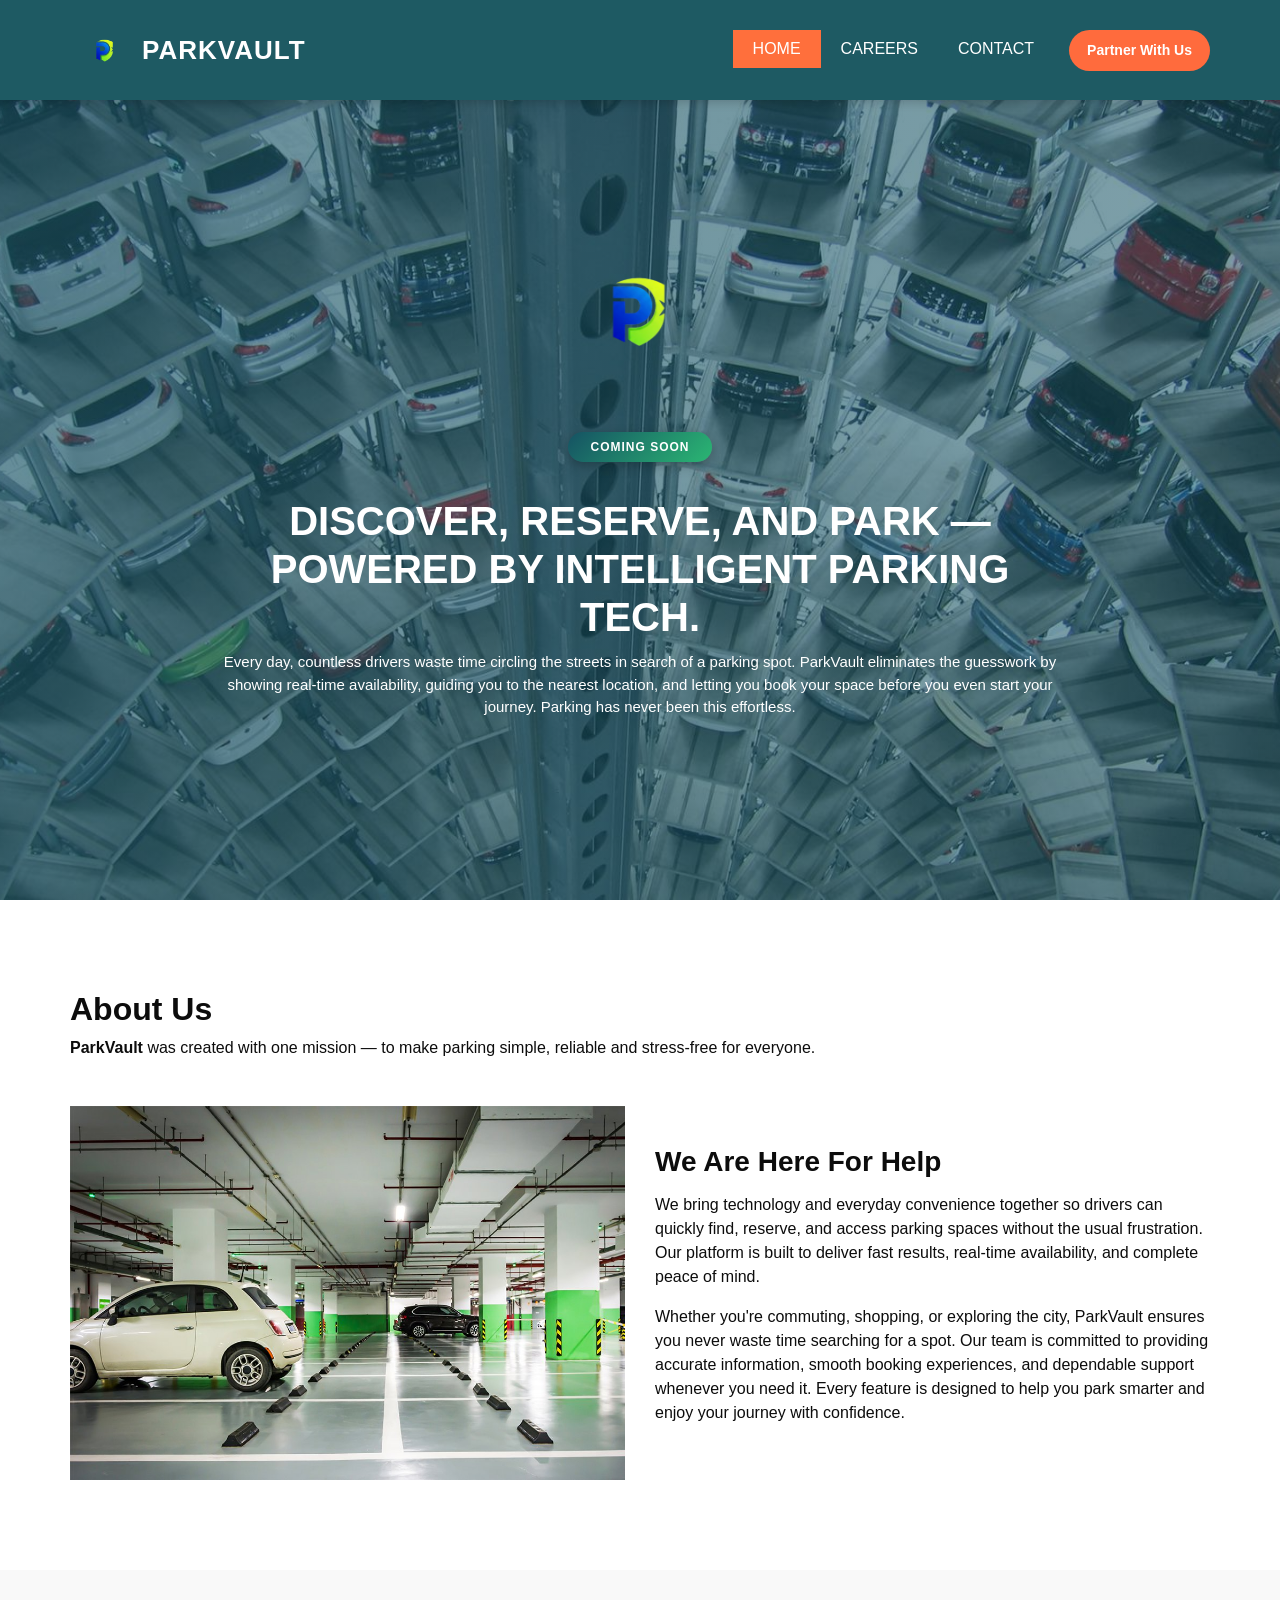
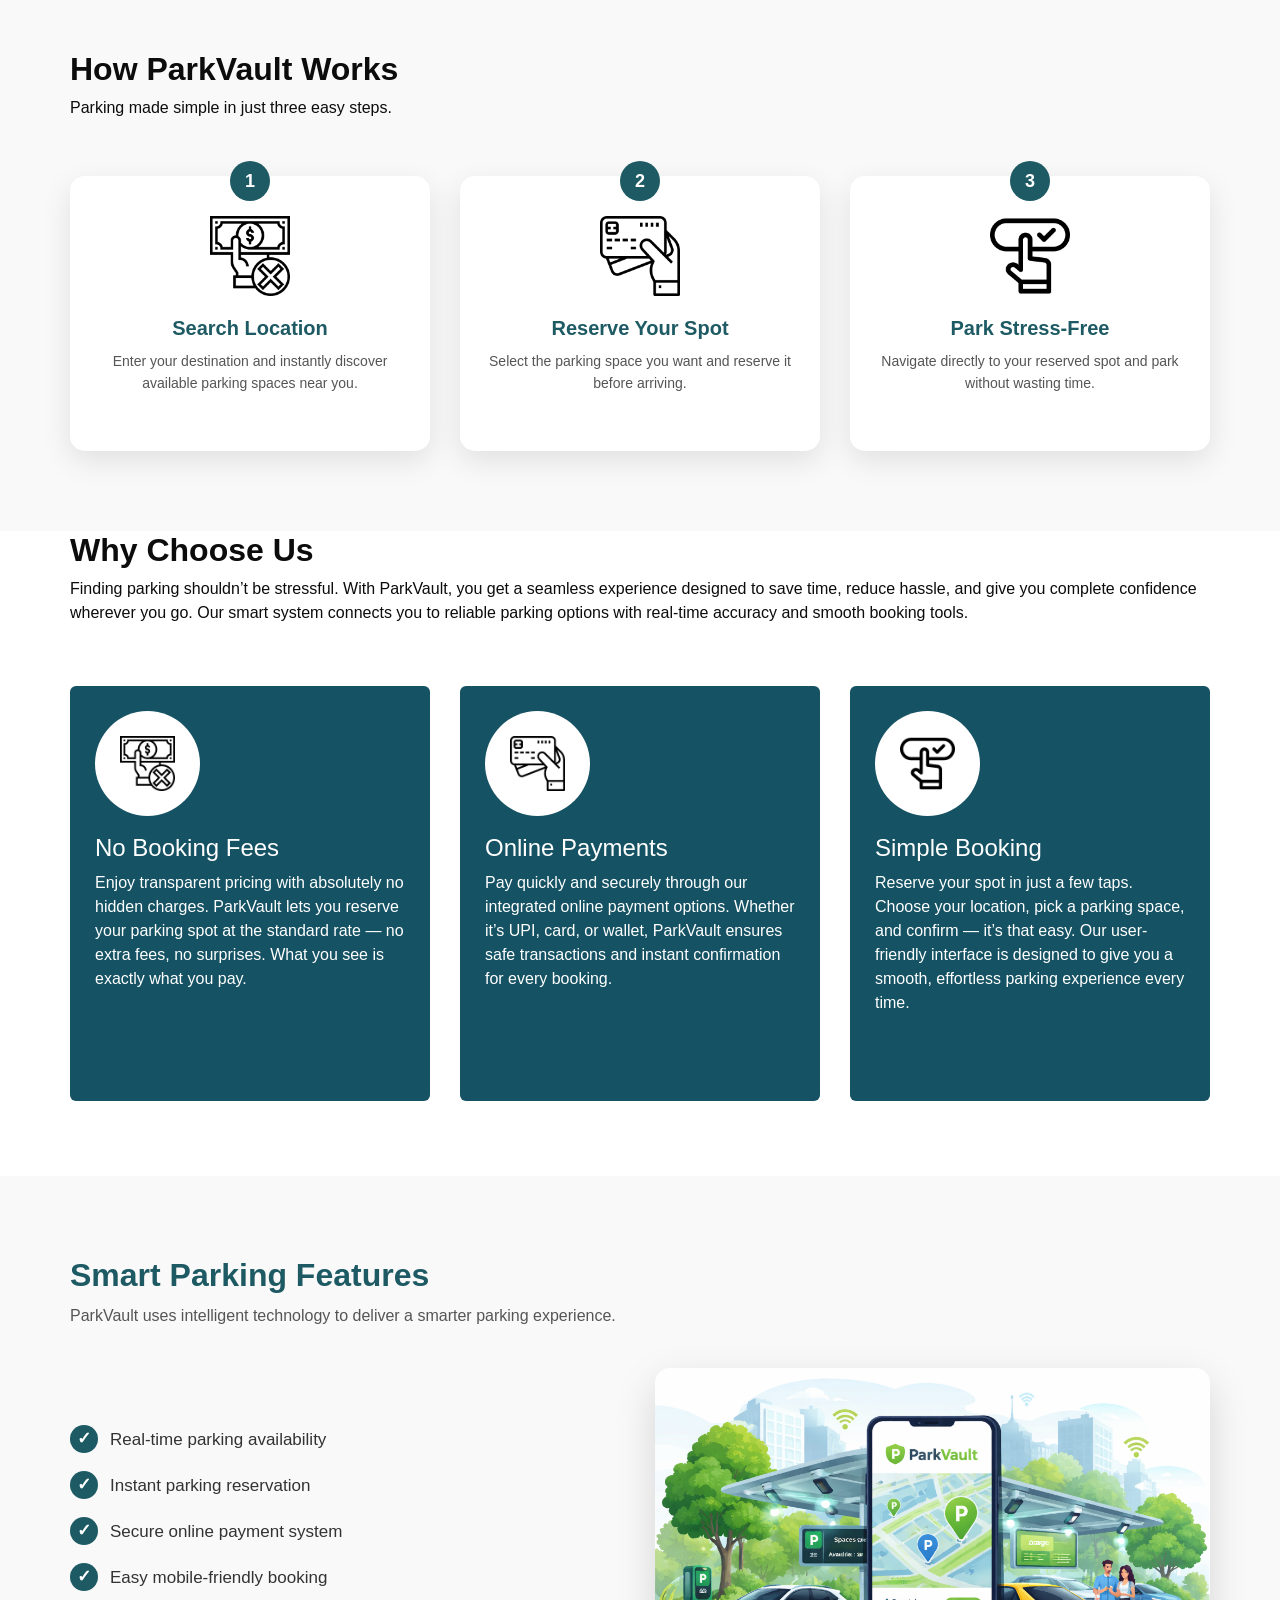
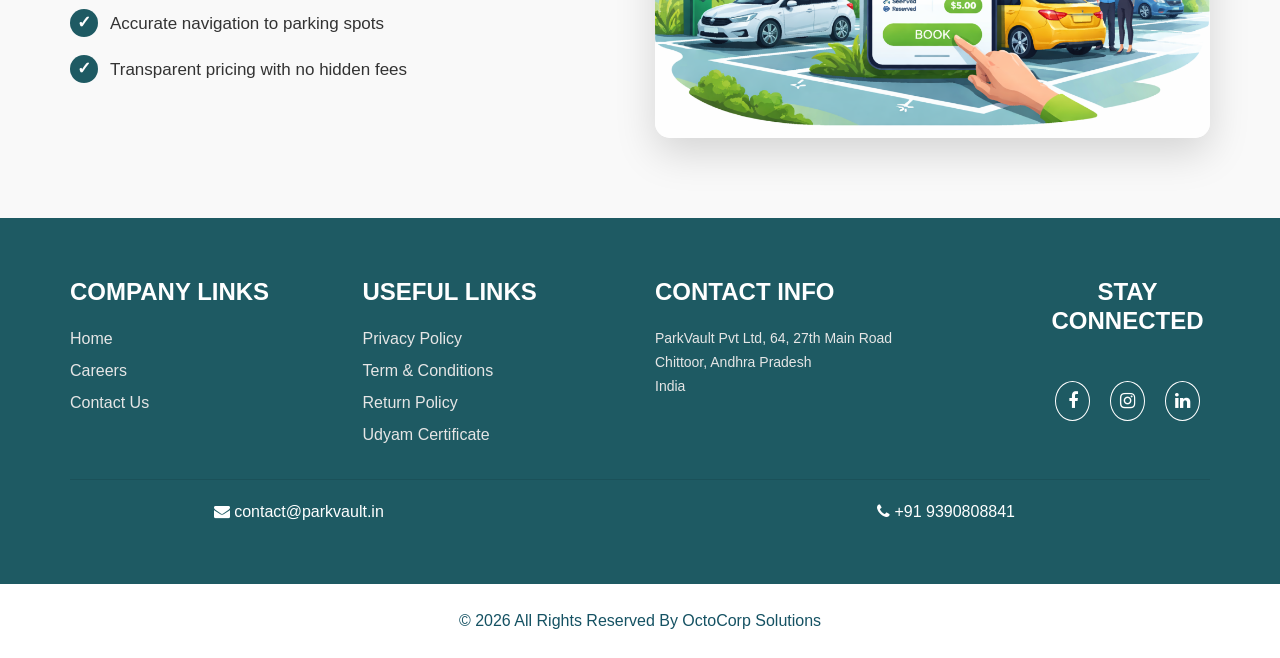
==== commit 262e0842: "Partner with us" ====
--- a/index.html
+++ b/index.html
@@ -536,6 +536,125 @@
             }
 
         }
+
+
+        /* ===== PARTNER BUTTON ===== */
+
+        .partner-btn {
+            background: #ff6b3d;
+            color: #fff;
+            border: none;
+            padding: 10px 18px;
+            border-radius: 30px;
+            font-size: 14px;
+            font-weight: 600;
+            margin-left: 15px;
+            transition: 0.3s;
+            cursor: pointer;
+        }
+
+        .partner-btn:hover {
+            background: #ffffff;
+            color: #1e5a63;
+        }
+
+        /* ===== POPUP MODAL ===== */
+
+        .popup-overlay {
+            position: fixed;
+            top: 0;
+            left: 0;
+            width: 100%;
+            height: 100%;
+            background: rgba(0, 0, 0, 0.7);
+            display: none;
+            justify-content: center;
+            align-items: center;
+            z-index: 99999;
+        }
+
+        .popup-box {
+            width: 400px;
+            max-width: 95%;
+            background: #fff;
+            border-radius: 15px;
+            padding: 30px;
+            position: relative;
+            animation: popupFade 0.3s ease;
+        }
+
+        @keyframes popupFade {
+            from {
+                transform: scale(0.8);
+                opacity: 0;
+            }
+
+            to {
+                transform: scale(1);
+                opacity: 1;
+            }
+        }
+
+        .close-popup {
+            position: absolute;
+            top: 15px;
+            right: 18px;
+            font-size: 24px;
+            cursor: pointer;
+            color: #333;
+        }
+
+        .form-tabs {
+            display: flex;
+            margin-bottom: 25px;
+        }
+
+        .form-tabs button {
+            flex: 1;
+            padding: 12px;
+            border: none;
+            background: #eee;
+            cursor: pointer;
+            font-weight: 600;
+            transition: 0.3s;
+        }
+
+        .form-tabs button.active {
+            background: #1e5a63;
+            color: #fff;
+        }
+
+        .popup-form {
+            display: none;
+        }
+
+        .popup-form.active {
+            display: block;
+        }
+
+        .popup-form input {
+            width: 100%;
+            margin-bottom: 15px;
+            padding: 12px;
+            border: 1px solid #ddd;
+            border-radius: 8px;
+            outline: none;
+        }
+
+        .popup-form button {
+            width: 100%;
+            padding: 12px;
+            background: #1e5a63;
+            color: white;
+            border: none;
+            border-radius: 8px;
+            font-weight: 600;
+            transition: 0.3s;
+        }
+
+        .popup-form button:hover {
+            background: #ff6b3d;
+        }
     </style>
 
 </head>
@@ -554,7 +673,7 @@
 
                 <nav class="navbar navbar-expand-lg custom_nav-container">
 
-                    <a class="navbar-brand">
+                    <a class="navbar-brand" href="index.html">
 
                         <img src="images/logo.png" class="navbar-logo">
 
@@ -591,6 +710,12 @@
 
                             <li class="nav-item">
                                 <a class="nav-link" href="contact.html">Contact</a>
+                            </li>
+
+                            <li class="nav-item">
+                                <button class="partner-btn" onclick="openPopup()">
+                                    Partner With Us
+                                </button>
                             </li>
 
                         </ul>
@@ -953,7 +1078,7 @@
 
                     <ul class="footer_links">
                         <li><a href="index.html">Home</a></li>
-
+                        <!-- <li><a href="about.html">About Us</a></li> -->
                         <li><a href="careers.html">Careers</a></li>
                         <li><a href="contact.html">Contact Us</a></li>
 
@@ -981,8 +1106,7 @@
                     <h4 class="footer_title">Contact Info</h4>
 
                     <p>
-                        ParkVault Pvt Ltd,<br>
-                        15-906, VinayakaPuram <br>
+                        ParkVault Pvt Ltd, 64, 27th Main Road <br>
                         Chittoor, Andhra Pradesh <br>
                         India
                     </p>
@@ -998,7 +1122,8 @@
 
                         <a href="https://www.facebook.com/ParkVaultOfficial/"><i class="fa fa-facebook"></i></a>
                         <a href="https://www.instagram.com/parkvaultofficial/"><i class="fa fa-instagram"></i></a>
-                        <a href="https://www.linkedin.com/company/parkvault-private-limited/"><i class="fa fa-linkedin"></i></a>
+                        <a href="https://www.linkedin.com/company/parkvault-private-limited/"><i
+                                class="fa fa-linkedin"></i></a>
 
                     </div>
 
@@ -1033,27 +1158,93 @@
     </section>
 
 
-
-
-
-
-
-
     <footer class="footer_section">
 
         <div class="container">
 
-            <p><a href="https://octo-corp.github.io/octo-corp/">
+            <p>
 
                 © <span id="displayYear"></span> All Rights Reserved By OctoCorp Solutions
 
-            </a></p>
+            </p>
 
         </div>
 
     </footer>
 
-
+    <!-- ===== PARTNER POPUP ===== -->
+
+<div class="popup-overlay" id="popupOverlay">
+
+    <div class="popup-box">
+
+        <span class="close-popup" onclick="closePopup()">×</span>
+
+        <div class="form-tabs">
+
+            <button id="loginTab"
+                    class="active"
+                    type="button"
+                    onclick="showLogin()">
+                Login
+            </button>
+
+            <button id="signupTab"
+                    type="button"
+                    onclick="showSignup()">
+                Sign Up
+            </button>
+
+        </div>
+
+        <!-- LOGIN FORM -->
+
+        <form id="loginForm" class="popup-form active">
+
+            <input type="email"
+                   id="loginEmail"
+                   placeholder="Enter Email"
+                   required>
+
+            <input type="password"
+                   id="loginPassword"
+                   placeholder="Enter Password"
+                   required>
+
+            <button type="submit">
+                Login
+            </button>
+
+        </form>
+
+        <!-- SIGNUP FORM -->
+
+        <form id="signupForm" class="popup-form">
+
+            <input type="text"
+                   id="signupName"
+                   placeholder="Enter Name"
+                   required>
+
+            <input type="email"
+                   id="signupEmail"
+                   placeholder="Enter Email"
+                   required>
+
+            <input type="password"
+                   id="signupPassword"
+                   placeholder="Enter Password"
+                   required>
+
+            <button type="submit">
+                Create Account
+            </button>
+
+        </form>
+
+    </div>
+
+</div>
 
 
     <script src="js/jquery-3.4.1.min.js"></script>
@@ -1070,6 +1261,88 @@
 
         document.getElementById("displayYear").innerHTML = new Date().getFullYear();
 
+
+        /* ===== POPUP FUNCTIONS ===== */
+
+        function openPopup() {
+            document.getElementById("popupOverlay").style.display = "flex";
+        }
+
+        function closePopup() {
+            document.getElementById("popupOverlay").style.display = "none";
+        }
+
+        function showLogin() {
+
+            document.getElementById("loginForm").classList.add("active");
+            document.getElementById("signupForm").classList.remove("active");
+
+            document.getElementById("loginTab").classList.add("active");
+            document.getElementById("signupTab").classList.remove("active");
+        }
+
+        function showSignup() {
+
+            document.getElementById("signupForm").classList.add("active");
+            document.getElementById("loginForm").classList.remove("active");
+
+            document.getElementById("signupTab").classList.add("active");
+            document.getElementById("loginTab").classList.remove("active");
+        }
+
+        /* ===== SIGNUP ===== */
+
+        document.getElementById("signupForm").addEventListener("submit", function (e) {
+
+            e.preventDefault();
+
+            const name = document.getElementById("signupName").value;
+            const email = document.getElementById("signupEmail").value;
+            const password = document.getElementById("signupPassword").value;
+
+            const userData = {
+                name,
+                email,
+                password
+            };
+
+            localStorage.setItem("partnerUser", JSON.stringify(userData));
+
+            alert("Signup Successful!");
+
+            this.reset();
+
+            showLogin();
+        });
+
+        /* ===== LOGIN ===== */
+
+        document.getElementById("loginForm").addEventListener("submit", function (e) {
+
+            e.preventDefault();
+
+            const email = document.getElementById("loginEmail").value;
+            const password = document.getElementById("loginPassword").value;
+
+            const storedUser = JSON.parse(localStorage.getItem("partnerUser"));
+
+            if (
+                storedUser &&
+                storedUser.email === email &&
+                storedUser.password === password
+            ) {
+
+                alert("Login Successful!");
+
+                closePopup();
+
+            } else {
+
+                alert("Invalid Email or Password");
+            }
+
+        });
+
     </script>
 
 </body>
